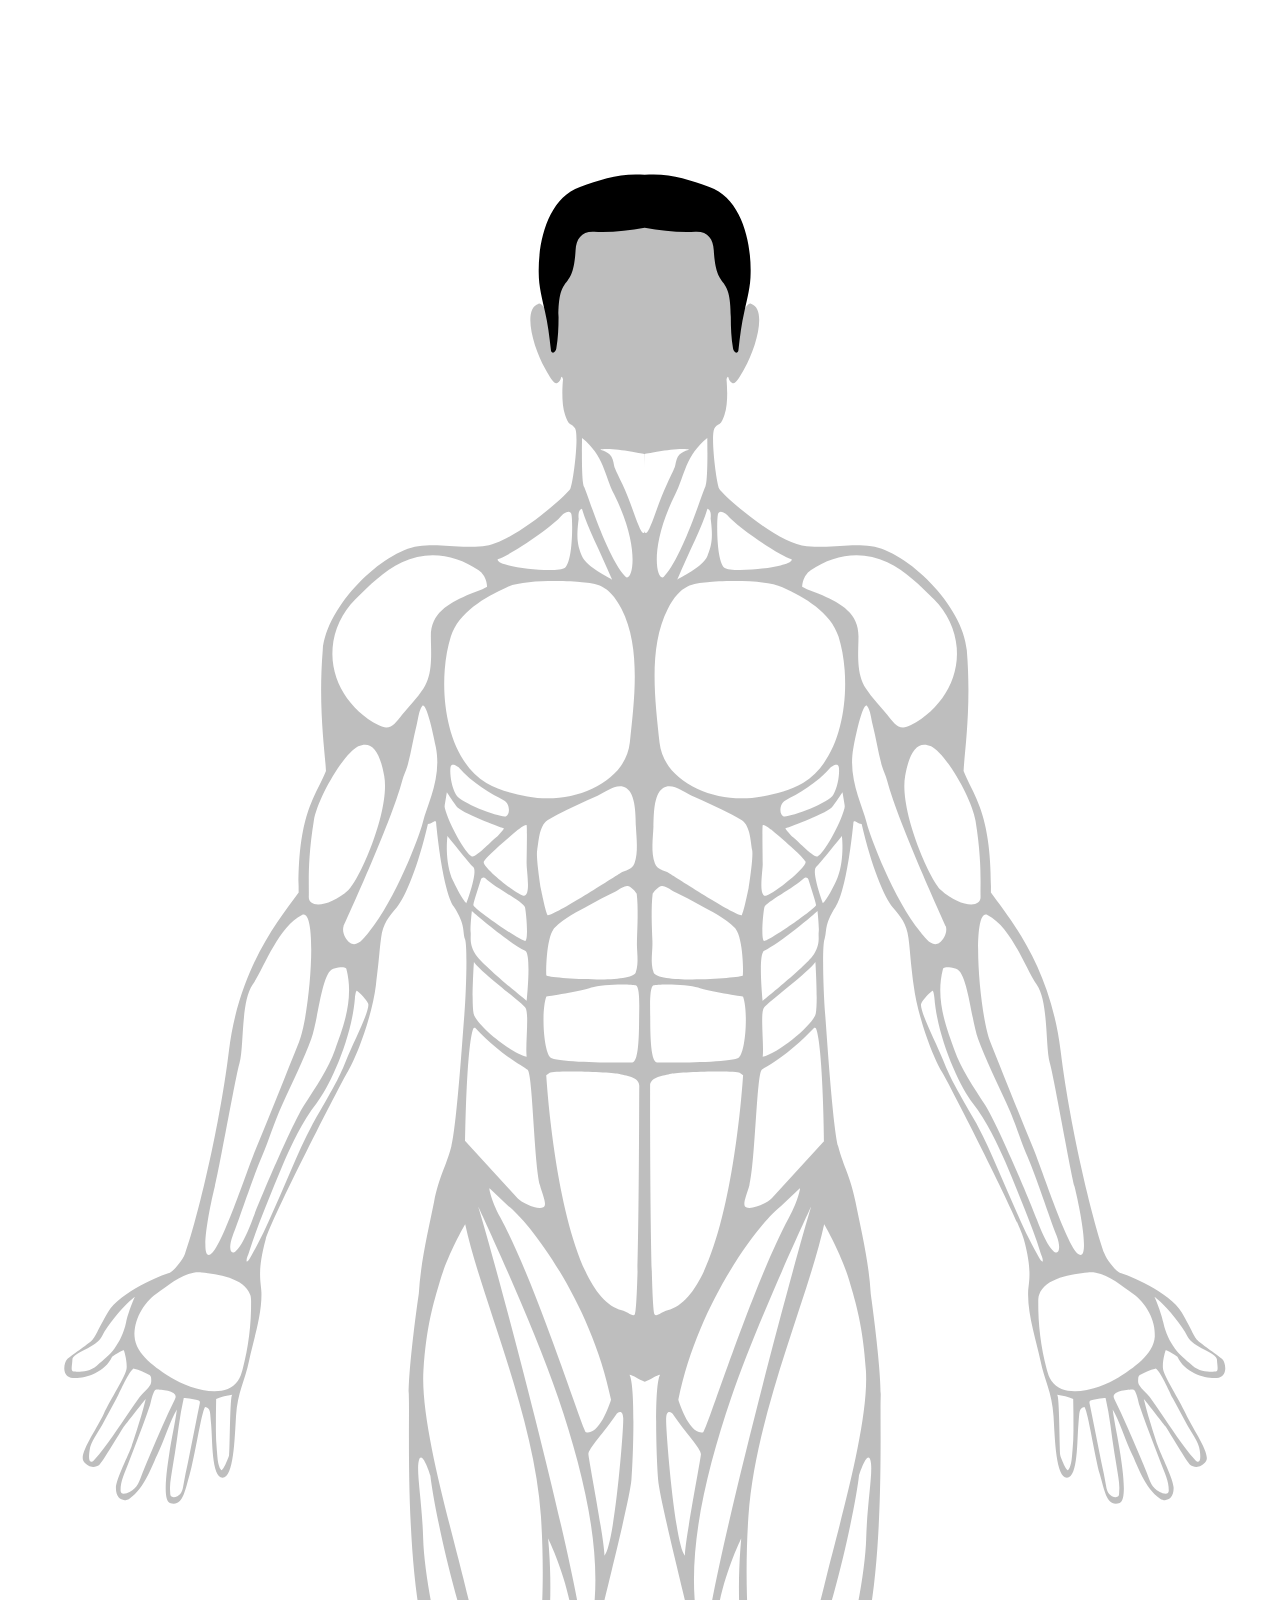
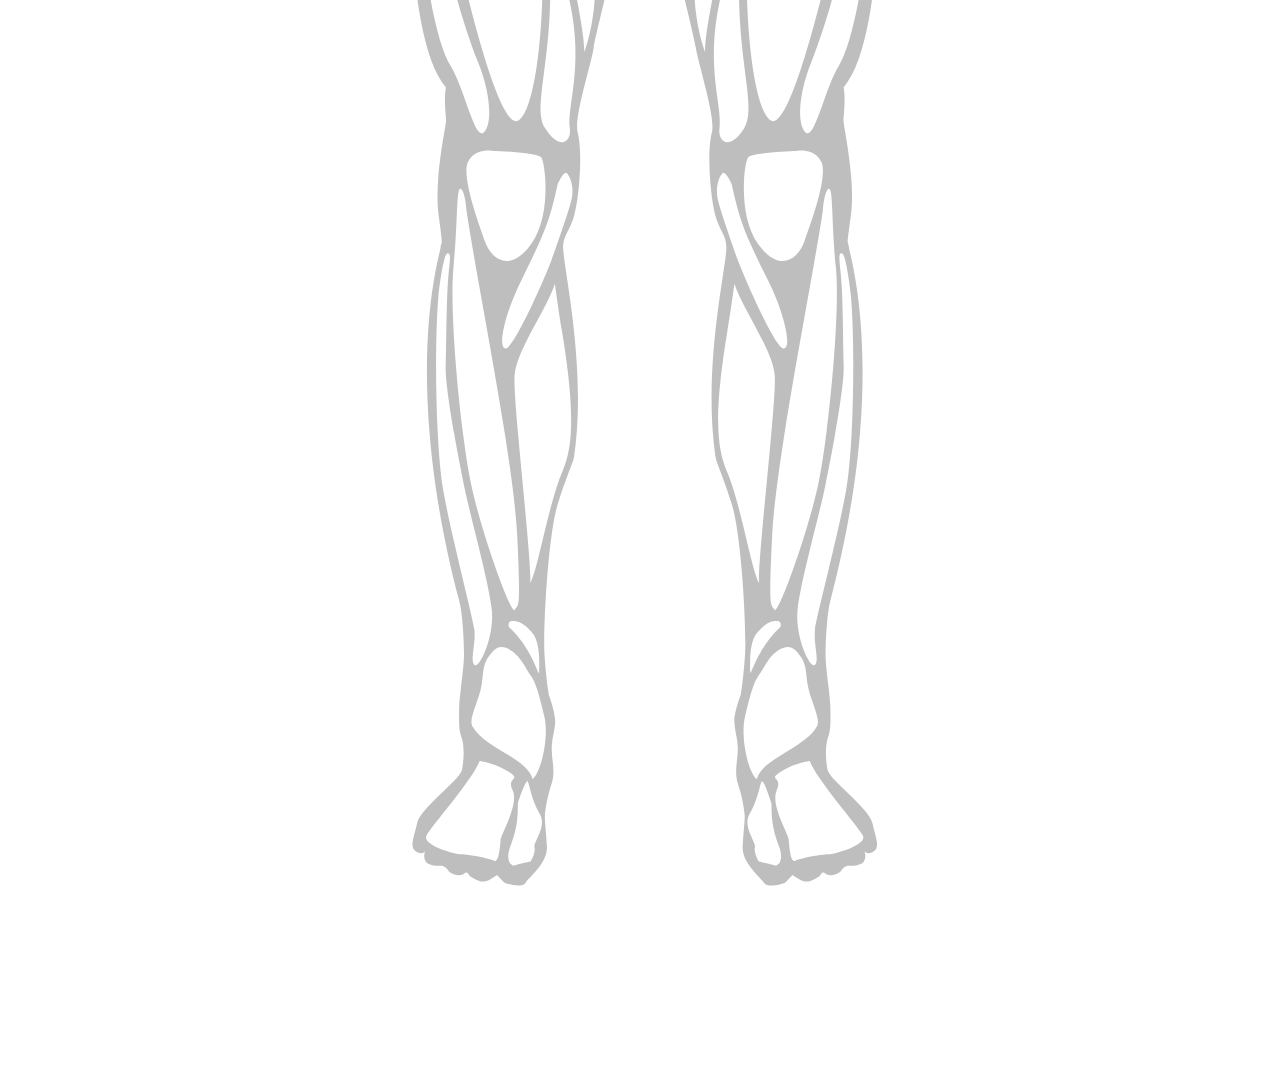
==== index.html @ f2447813 "First Upload with few muscles defined" ====
<!DOCTYPE html>
<html lang="en">
<head>
    <meta charset="UTF-8">
    <meta name="viewport" content="width=device-width, initial-scale=1.0">
    <title>Document</title>
    <link rel="stylesheet" href="layout/css/master.css">
</head>
<body>
    <div class="test">
<?xml version="1.0" encoding="UTF-8" standalone="no"?>
<!-- Created with Inkscape (http://www.inkscape.org/) -->

<svg
   xmlns:dc="http://purl.org/dc/elements/1.1/"
   xmlns:cc="http://creativecommons.org/ns#"
   xmlns:rdf="http://www.w3.org/1999/02/22-rdf-syntax-ns#"
   xmlns:svg="http://www.w3.org/2000/svg"
   xmlns="http://www.w3.org/2000/svg"
   xmlns:sodipodi="http://sodipodi.sourceforge.net/DTD/sodipodi-0.dtd"
   xmlns:inkscape="http://www.inkscape.org/namespaces/inkscape"
   version="1.1"
   id="svg3756"
   xml:space="preserve"
   width="2666.6667"
   height="2666.6667"
   viewBox="0 0 2666.6667 2666.6667"
   sodipodi:docname="pathing.svg"
   inkscape:version="0.92.3 (2405546, 2018-03-11)"><metadata
     id="metadata3762"><rdf:RDF><cc:Work
         rdf:about=""><dc:format>image/svg+xml</dc:format><dc:type
           rdf:resource="http://purl.org/dc/dcmitype/StillImage" /><dc:title></dc:title></cc:Work></rdf:RDF></metadata><defs
     id="defs3760"><clipPath
       clipPathUnits="userSpaceOnUse"
       id="clipPath3774"><path
         d="M 0,2000 H 2000 V 0 H 0 Z"
         id="path3772"
         inkscape:connector-curvature="0" /></clipPath></defs><sodipodi:namedview
     pagecolor="#ffffff"
     bordercolor="#666666"
     borderopacity="1"
     objecttolerance="10"
     gridtolerance="10"
     guidetolerance="10"
     inkscape:pageopacity="0"
     inkscape:pageshadow="2"
     inkscape:window-width="1600"
     inkscape:window-height="829"
     id="namedview3758"
     showgrid="false"
     inkscape:zoom="0.088499997"
     inkscape:cx="1333.3334"
     inkscape:cy="1333.3334"
     inkscape:window-x="-8"
     inkscape:window-y="-8"
     inkscape:window-maximized="1"
     inkscape:current-layer="g3764" /><g
     id="g3764"
     inkscape:groupmode="layer"
     inkscape:label="anatomical-6826992"
     transform="matrix(1.3333333,0,0,-1.3333333,0,2666.6667)"><path
       d="M 0,0 H 2000 V 2000 H 0 Z"
       style="fill:#ffffff;fill-opacity:1;fill-rule:nonzero;stroke:none"
       id="path3766"
       inkscape:connector-curvature="0" /><g
       id="g3768"
       transform="translate(-25.423685,8.4745789)"><g
         id="g3770"
         clip-path="url(#clipPath3774)"><g
           id="g3776"
           transform="translate(1930.2197,978.0352)"><path
             d="m 0,0 c -2.438,2.561 -15.485,10.975 -18.655,14.267 -3.171,3.292 -3.171,5.852 -11.949,20.972 -8.78,15.12 -41.519,28.532 -45.177,29.264 -3.658,0.732 -10.791,9.694 -12.62,14.632 -7.542,20.364 -25.241,89.988 -32.922,152.174 -7.683,62.186 -36.581,97.303 -52.311,118.885 0.733,59.626 -12.942,72.046 -20.484,91.085 0.731,14.998 5.939,47.589 2.421,90.435 -2.787,33.937 -45.22,74.419 -71.558,78.078 -17.056,2.369 -26.46,-1.708 -48.529,0 -22.07,1.707 -63.406,38.774 -65.601,43.164 -2.194,4.39 -6.828,40.97 -3.414,45.604 3.414,4.633 3.902,0.243 7.316,9.754 3.414,9.511 1.574,26.611 1.574,26.611 0,0 0.905,3.648 1.535,1.129 0.366,-1.463 1.098,-2.988 2.744,-3.841 2.555,-1.324 5.734,4.836 9.084,10.669 8.91,15.514 17.256,45.113 4.939,48.835 -2.243,0.677 -5.488,-5.122 -5.488,-5.122 0,2.927 2.927,29.996 -1.463,46.823 -3.516,13.478 -16.678,26.953 -27.069,35.117 -12.693,9.973 -38.581,10.676 -45.026,10.726 v 0.005 c -0.134,0 -0.37,-0.002 -0.574,-0.002 -0.203,0 -0.439,0.002 -0.573,0.002 v -0.005 c -6.445,-0.05 -32.333,-0.753 -45.026,-10.726 -10.391,-8.164 -23.554,-21.639 -27.07,-35.117 -4.389,-16.827 -1.462,-43.896 -1.462,-46.823 0,0 -3.246,5.799 -5.488,5.122 -12.317,-3.722 -3.971,-33.321 4.939,-48.835 3.35,-5.833 6.529,-11.993 9.084,-10.669 1.646,0.853 2.378,2.378 2.743,3.841 0.63,2.519 1.536,-1.129 1.536,-1.129 0,0 -1.841,-17.1 1.573,-26.611 3.414,-9.511 3.903,-5.121 7.317,-9.754 3.414,-4.634 -1.219,-41.214 -3.414,-45.604 -2.196,-4.39 -43.531,-41.457 -65.601,-43.164 -22.07,-1.708 -31.474,2.369 -48.529,0 -26.338,-3.659 -68.772,-44.141 -71.558,-78.078 -3.518,-42.846 1.69,-75.437 2.421,-90.435 -7.542,-19.039 -21.217,-31.459 -20.485,-91.085 -15.73,-21.582 -44.627,-56.699 -52.31,-118.885 -7.682,-62.186 -25.38,-131.81 -32.922,-152.174 -1.829,-4.938 -8.962,-13.9 -12.62,-14.632 -3.658,-0.732 -36.397,-14.144 -45.177,-29.264 -8.779,-15.12 -8.779,-17.68 -11.949,-20.972 -3.17,-3.292 -16.218,-11.706 -18.656,-14.267 -2.439,-2.561 -4.146,-12.193 2.683,-13.778 6.828,-1.585 25.087,2.378 31.032,15.729 7.133,4.664 8.871,4.755 8.871,4.755 0,0 2.408,-7.315 2.042,-13.169 -0.365,-5.852 -12.376,-23.776 -17.132,-34.385 -4.755,-10.608 -19.021,-30.178 -15.181,-35.666 3.841,-5.486 9.328,-4.572 11.706,-2.743 2.378,1.829 15.912,24.783 18.565,28.807 3.017,3.932 14.357,18.564 16.369,20.76 -3.23,-13.353 -8.475,-29.082 -10.547,-35.3 -2.073,-6.219 -11.74,-24.941 -11.828,-31.338 -0.122,-8.901 6.022,-10.872 10.121,-8.169 11.462,7.559 17.897,26.93 20.729,32.557 4.794,9.525 9.999,26.459 14.876,34.262 -1.219,-9.51 -4.196,-22.618 -5.792,-33.715 -0.808,-5.611 -5.728,-34.502 0.548,-36.396 9.694,-2.927 10.974,8.23 14.815,21.399 3.842,13.169 8.597,45.725 11.523,50.663 4.39,-0.914 3.73,-4.015 4.573,-12.802 1.106,-11.541 0.182,-40.239 8.596,-40.239 8.413,0 9.024,28.899 10.12,46.457 1.098,17.558 6.828,26.826 9.755,41.213 2.927,14.389 9.742,34.377 9.267,51.213 -0.221,7.818 -3.536,14.754 3.171,39.75 4.114,15.338 55.845,116.569 61.663,126.08 6.301,10.301 18.081,40.97 21.008,64.381 2.926,23.411 2.438,24.387 3.902,35.605 1.463,11.218 6,16.161 11.705,22.923 6.585,7.804 16.096,30.972 23.411,62.553 3.414,0.121 4.459,2.941 6.097,1.828 0,0 4.39,-49.992 13.413,-63.893 9.022,-13.9 6.341,-19.022 8.291,-24.143 1.951,-5.121 0.977,-38.531 -0.487,-57.065 -1.463,-18.534 -5.731,-83.159 -9.755,-98.522 -4.024,-15.364 -9.024,-21.948 -12.925,-41.458 -3.901,-19.509 -10.121,-45.047 -11.462,-69.014 0,0 -8.196,-56.878 -7.437,-78.282 0.812,-22.932 -5.123,-178.877 27.8,-216.92 -1.585,-7.438 -0.122,-20.364 0.122,-24.265 0.244,-3.902 -9.267,-44.384 -5.609,-71.453 3.658,-27.07 2.194,-17.681 1.463,-24.449 -0.732,-6.767 -29.995,-97.485 13.901,-264.535 2.622,-9.982 3.658,-30.118 3.658,-40.726 0,-10.608 -3.658,-31.458 -3.658,-41.335 0,-9.877 -0.366,-14.632 1.828,-20.851 2.196,-6.219 1.83,-16.461 0.367,-24.143 -1.463,-7.682 -31.094,-28.533 -33.655,-39.872 -2.559,-11.34 -5.852,-17.924 -1.096,-21.216 4.755,-3.293 6.95,0 6.95,0 0,0 -1.829,-5.488 1.098,-8.414 2.925,-2.927 11.705,-2.561 11.705,-2.561 0,0 2.926,-0.731 4.755,-3.658 1.83,-2.926 9.511,-4.39 11.34,-2.561 1.828,1.83 2.926,1.679 4.39,-0.806 0.791,-1.344 4.043,-2.924 6.862,-4.092 2.711,-1.123 5.789,-0.879 8.288,0.659 l 5.701,3.508 c 0,0 4.754,-5.487 5.852,-5.853 1.098,-0.366 12.438,-4.389 15.364,0 2.926,4.39 16.826,14.998 16.095,27.435 -0.731,12.438 -1.829,19.388 -1.463,23.777 0.365,4.39 1.463,10.975 3.292,17.559 1.829,6.584 4.024,9.511 2.561,21.948 -1.463,12.437 -0.366,13.169 -0.366,15.363 0,2.196 1.829,8.048 2.195,14.632 0.366,6.585 -4.756,20.119 -4.756,20.119 0,0 -2.194,13.169 -3.292,31.094 -1.098,17.924 2.56,88.524 9.877,111.936 7.315,23.411 11.607,30.74 12.437,36.58 8.779,61.82 -5.479,128.384 -8.047,151.93 -1.464,13.412 4.389,14.875 8.047,28.41 3.658,13.534 6.584,47.188 2.561,62.186 -2.952,11.003 10.242,51.212 12.071,63.65 1.829,12.436 26.948,108.642 28.288,125.836 1.342,17.192 3.049,70.517 -1.463,78.565 2.148,0 8.305,-4.273 10.927,-5.017 0.113,-0.096 0.304,-0.116 0.531,-0.098 0.228,-0.018 0.418,0.002 0.532,0.098 2.622,0.744 8.779,5.017 10.926,5.017 -4.511,-8.048 -2.804,-61.373 -1.463,-78.565 1.341,-17.194 26.46,-113.4 28.289,-125.836 1.829,-12.438 15.023,-52.647 12.071,-63.65 -4.024,-14.998 -1.098,-48.652 2.56,-62.186 3.659,-13.535 9.511,-14.998 8.048,-28.41 -2.568,-23.546 -16.827,-90.11 -8.048,-151.93 0.83,-5.84 5.122,-13.169 12.438,-36.58 7.316,-23.412 10.974,-94.012 9.877,-111.936 -1.098,-17.925 -3.292,-31.094 -3.292,-31.094 0,0 -5.122,-13.534 -4.756,-20.119 0.366,-6.584 2.195,-12.436 2.195,-14.632 0,-2.194 1.097,-2.926 -0.366,-15.363 -1.463,-12.437 0.732,-15.364 2.561,-21.948 1.829,-6.584 2.926,-13.169 3.292,-17.559 0.366,-4.389 -0.732,-11.339 -1.463,-23.777 -0.732,-12.437 13.169,-23.045 16.095,-27.435 2.926,-4.389 14.266,-0.366 15.364,0 1.097,0.366 5.852,5.853 5.852,5.853 l 5.701,-3.508 c 2.498,-1.538 5.577,-1.782 8.288,-0.659 2.819,1.168 6.071,2.748 6.862,4.092 1.463,2.485 2.56,2.636 4.39,0.806 1.829,-1.829 9.51,-0.365 11.339,2.561 1.83,2.927 4.756,3.658 4.756,3.658 0,0 8.78,-0.366 11.705,2.561 2.927,2.926 1.098,8.414 1.098,8.414 0,0 2.194,-3.293 6.95,0 4.756,3.292 1.463,9.876 -1.097,21.216 -2.561,11.339 -32.191,32.19 -33.654,39.872 -1.463,7.682 -1.829,17.924 0.366,24.143 2.195,6.219 1.829,10.974 1.829,20.851 0,9.877 -3.658,30.727 -3.658,41.335 0,10.608 1.035,30.744 3.658,40.726 43.896,167.05 14.632,257.768 13.9,264.535 -0.731,6.768 -2.194,-2.621 1.464,24.449 3.658,27.069 -5.854,67.551 -5.61,71.453 0.245,3.901 1.707,16.827 0.123,24.265 32.921,38.043 26.987,193.988 27.8,216.92 0.759,21.404 -7.437,78.282 -7.437,78.282 -1.341,23.967 -7.561,49.505 -11.462,69.014 -3.902,19.51 -8.901,26.094 -12.925,41.458 -4.024,15.363 -8.292,79.988 -9.755,98.522 -1.463,18.534 -2.438,51.944 -0.488,57.065 1.951,5.121 -0.732,10.243 8.292,24.143 9.023,13.901 13.412,63.893 13.412,63.893 1.639,1.113 2.683,-1.707 6.097,-1.828 7.316,-31.581 16.827,-54.749 23.412,-62.553 5.705,-6.762 10.242,-11.705 11.705,-22.923 1.463,-11.218 0.975,-12.194 3.902,-35.605 2.926,-23.411 14.707,-54.08 21.008,-64.381 5.817,-9.511 57.548,-110.742 61.663,-126.08 6.706,-24.996 3.391,-31.932 3.17,-39.75 -0.475,-16.836 6.341,-36.824 9.268,-51.213 2.925,-14.387 8.657,-23.655 9.755,-41.213 1.096,-17.558 1.707,-46.457 10.12,-46.457 8.413,0 7.49,28.698 8.596,40.239 0.842,8.787 0.183,11.888 4.573,12.802 2.926,-4.938 7.681,-37.494 11.522,-50.663 3.841,-13.169 5.121,-24.326 14.815,-21.399 6.277,1.894 1.356,30.785 0.548,36.396 -1.595,11.097 -4.572,24.205 -5.791,33.715 4.877,-7.803 10.082,-24.737 14.876,-34.262 2.832,-5.627 9.267,-24.998 20.729,-32.557 4.098,-2.703 10.242,-0.732 10.12,8.169 -0.087,6.397 -9.754,25.119 -11.827,31.338 -2.073,6.218 -7.317,21.947 -10.548,35.3 2.013,-2.196 13.352,-16.828 16.37,-20.76 2.652,-4.024 16.187,-26.978 18.564,-28.807 2.378,-1.829 7.865,-2.743 11.707,2.743 3.84,5.488 -10.426,25.058 -15.181,35.666 -4.756,10.609 -16.767,28.533 -17.132,34.385 -0.366,5.854 2.042,13.169 2.042,13.169 0,0 1.737,-0.091 8.871,-4.755 C -27.77,-11.4 -9.511,-15.363 -2.682,-13.778 4.146,-12.193 2.439,-2.561 0,0"
             style="fill:#bebebe;fill-opacity:1;fill-rule:nonzero;stroke:none"
             id="path3778"
             inkscape:connector-curvature="0" /></g><g
           id="g3780"
           transform="translate(1545.4551,1857.3008)"><path
             d="m 0,0 c -15.583,5.6 -30.24,10.669 -48.606,9.092 -0.1,-0.009 -0.189,-0.133 -0.279,-0.24 -0.09,0.107 -0.178,0.231 -0.278,0.24 C -67.529,10.669 -82.187,5.6 -97.77,0 c -24.204,-8.699 -31.433,-41.172 -30.929,-64.6 0,-9.673 2.511,-19.286 4.646,-28.651 2.188,-9.598 6.447,-9.54 8.105,-10.088 25.423,-8.414 27.025,-41.614 38.225,-42.067 7.989,-0.324 17.072,0.051 25.145,0.021 0.269,-0.069 0.532,-0.156 0.828,-0.142 0.925,0.044 1.894,0.069 2.865,0.092 0.973,-0.023 1.942,-0.048 2.865,-0.092 0.296,-0.014 0.56,0.073 0.829,0.142 8.073,0.03 17.157,-0.345 25.144,-0.021 11.2,0.453 12.803,33.653 38.227,42.067 1.657,0.548 5.916,0.49 8.104,10.088 2.135,9.365 4.646,18.978 4.646,28.651 C 31.434,-41.172 24.204,-8.699 0,0"
             style="fill:#000;fill-opacity:1;fill-rule:nonzero;stroke:none"
             id="path3782"
             inkscape:connector-curvature="0" /></g><g
           id="g3784"
           transform="translate(1333.3613,171.626)"><path
             d="m 0,0 c 7.316,0 76.087,1.463 78.525,-4.39 2.44,-5.853 10.438,-19.997 -4.292,-19.997 -14.729,0 -55.211,6.828 -62.527,9.754 C 4.39,-11.706 -4.39,-4.39 -4.39,-4.39 Z"
             style="fill:#FFF;fill-opacity:1;fill-rule:nonzero;stroke:none"
             id="path3786"
             inkscape:connector-curvature="0" /></g><g
           id="g3788"
           transform="translate(1404.8633,1101.0059)"><path
             d="m 0,0 c -26.569,-15.852 -41.536,-27.07 -50.529,-41.702 -8.992,-14.632 -7.316,-40.969 4.878,-67.307 12.193,-26.338 37.555,-55.851 50.724,-55.851 13.168,0 34.751,-16.721 57.065,-8.164 19.375,7.428 11.867,20.814 13.852,38.328 2.769,24.42 8.827,23.005 12.119,80.923 0.793,13.944 -2.376,37.19 -6.277,44.994 C 77.93,-0.976 69.941,9.023 66.527,13.413 63.113,17.802 60.919,27.446 32.386,14.875 20.569,9.669 16.996,10.14 0,0"
             style="fill:#FFF;fill-opacity:1;fill-rule:nonzero;stroke:none"
             id="path3790"
             inkscape:connector-curvature="0" /></g><g
           id="g3792"
           transform="translate(1384.3301,1582.4004)"><path
             d="m 0,0 c 13.169,-13.9 28.076,-68.538 36.58,-97.303 9.801,-33.149 16.87,-53.575 42.433,-95.109 17.188,-27.926 16.095,-46.09 19.754,-43.164 5.121,56.333 16.827,209.97 -2.927,226.065 C 76.087,6.584 69.502,3.658 47.555,6.584 25.606,9.511 0,0 0,0"
             style="fill:#FFF;fill-opacity:1;fill-rule:nonzero;stroke:none"
             id="path3794"
             inkscape:connector-curvature="0" /></g><g
           id="g3796"
           transform="translate(1335.4443,1530.9487)"><path
             d="m 0,0 c 15.414,8.508 31.428,15.995 47.835,22.374 1.758,0.683 3.598,1.365 5.476,1.193 C 61.928,22.775 65.704,-4 67.258,-10.19 c 4.967,-19.796 9.823,-39.612 16.013,-59.073 7.54,-23.704 -27.494,-3.664 -34.385,0 -11.218,5.965 -22.018,10.418 -31.313,19.555 -11.158,10.969 -16.698,25.493 -23.056,39.445 -2.146,4.708 -3.054,5.413 1.661,8.114 C -2.554,-1.423 -1.279,-0.707 0,0"
             style="fill:#FFF;fill-opacity:1;fill-rule:nonzero;stroke:none"
             id="path3798"
             inkscape:connector-curvature="0" /></g><g
           id="g3800"
           transform="translate(1350.7725,1561.4424)"><path
             d="m 0,0 c -4.867,3.121 -11.608,6.842 -12.604,7.182 -7.36,2.514 -15.444,2.966 -23.089,1.664 -12.532,-2.136 -25.355,-12.586 -34.714,-20.808 -6.066,-5.328 -11.759,-14.81 -14.731,-22.316 -4.594,-11.606 -2.84,-21.367 -2.816,-33.546 l 0.085,-43.204 c 0,-0.112 15.076,6.049 16.481,6.835 7.84,4.384 14.756,10.108 21.376,16.137 5.792,5.276 13.579,12.466 13.579,20.978 0,12.828 3.012,25.781 9.956,36.672 7.811,12.25 20.7,17.169 31.498,26.173 C 5.535,-3.804 3.163,-2.029 0,0"
             style="fill:#FFF;fill-opacity:1;fill-rule:nonzero;stroke:none"
             id="path3802"
             inkscape:connector-curvature="0" /></g><g
           id="g3804"
           transform="translate(1334.8574,1491.0933)"><path
             d="m 0,0 c 0.363,-0.769 0.686,-1.396 0.96,-1.801 4.668,-6.882 10.665,-12.806 17.225,-17.883 11.838,-9.16 26.247,-18.508 41.165,-20.941 8.595,-1.402 11.614,-2.408 13.9,-3.688 2.286,-1.281 -2.012,-5.122 -2.012,-5.579 0,-0.458 -13.23,-7.56 -27.376,-9.267 -21.024,-2.537 -42.409,6.701 -52.014,26.118 -3.634,7.345 -5.456,15.493 -5.869,23.652 -0.342,6.75 -1.722,14.365 2.869,20.108 C -6.627,16.381 -2.403,5.087 0,0"
             style="fill:#FFF;fill-opacity:1;fill-rule:nonzero;stroke:none"
             id="path3806"
             inkscape:connector-curvature="0" /></g><g
           id="g3808"
           transform="translate(1311.9014,1473.3916)"><path
             d="m 0,0 c -49.49,-35.117 -48.773,-57.553 -44.384,-86.33 3.995,-26.19 15.804,2.136 23.722,7.965 5.765,4.245 11.608,8.31 17.278,12.691 1.859,1.436 12.862,8.189 12.485,11.048 C 8.779,-52.188 0,0 0,0"
             style="fill:#FFF;fill-opacity:1;fill-rule:nonzero;stroke:none"
             id="path3810"
             inkscape:connector-curvature="0" /></g><g
           id="g3812"
           transform="translate(1319.2158,1408.2773)"><path
             d="m 0,0 c -9.942,-8.324 -19.722,-16.918 -28.985,-25.997 -9.291,-9.105 -11.234,-15.678 -11.396,-28.953 -0.234,-19.144 -5.97,-37.599 -8.828,-56.403 -1.452,-9.547 -2.213,-19.277 -0.97,-28.894 1.464,-11.327 3.647,-5.854 8.7,-0.346 2.554,2.786 5.07,5.615 7.419,8.578 7.247,9.139 7.363,17.055 8.821,28.495 1.598,12.534 11.206,17.104 16.827,28.532 3.513,7.142 5.445,22.536 8.959,29.677 7.301,14.839 9.277,31.799 4.21,47.507 C 4.757,2.196 0.002,0.001 0,0"
             style="fill:#FFF;fill-opacity:1;fill-rule:nonzero;stroke:none"
             id="path3814"
             inkscape:connector-curvature="0" /></g><g
           id="g3816"
           transform="translate(1426.5195,1446.0786)"><path
             d="m 0,0 c 7.804,-14.422 24.387,-54.417 30.239,-65.635 5.853,-11.218 14.632,-15.607 12.681,-27.313 -1.95,-11.705 -17.663,-54.348 -24.387,-68.492 -6.722,-14.145 -16.583,-42.921 -21.948,-55.88 -5.723,-13.825 -10.73,-28.777 -13.168,-36.093 -1.976,-5.924 -20.9,21.093 -28.029,31.586 -1.775,2.613 -2.985,5.549 -3.556,8.656 -1.947,10.595 -6.847,37.607 -10.849,62.671 -2.318,14.521 -6.828,20.484 -10.729,52.675 -3.902,32.19 -1.951,26.825 -11.706,43.408 -9.755,16.584 -12.194,38.043 -10.242,38.531 13.169,-9.754 27.19,-9.529 36.848,-11.218 2.618,-0.457 10.819,-1.63 20.704,1.689 16.4,5.506 18.92,8.294 22.334,14.635 C -8.394,-4.44 0,0 0,0"
             style="fill:#FFF;fill-opacity:1;fill-rule:nonzero;stroke:none"
             id="path3818"
             inkscape:connector-curvature="0" /></g><g
           id="g3820"
           transform="translate(1378.6836,1214.9648)"><path
             d="m 0,0 c 1.347,-0.397 2.57,-1.315 3.828,-2.719 5.165,-5.763 9.953,-11.863 14.327,-18.247 4.112,-6.001 9.659,-13.075 11.269,-20.315 1.293,-5.82 -16.174,-13.654 -19.78,-15.971 -8.812,-5.664 -16.343,-12.45 -21.69,-21.573 -3.183,-5.429 -4.292,-2.295 -4.987,2.178 -2.089,13.431 -3.714,27.614 -2.567,41.428 0.968,11.651 2.659,29.87 14.922,34.769 C -2.879,0.269 -1.376,0.406 0,0"
             style="fill:#FFF;fill-opacity:1;fill-rule:nonzero;stroke:none"
             id="path3822"
             inkscape:connector-curvature="0" /></g><g
           id="g3824"
           transform="translate(1434.9326,913.2275)"><path
             d="m 0,0 c 8.779,-7.804 33.313,-50.986 25.509,-92.932 -7.804,-41.945 12.108,26.853 16.558,53.791 3.518,21.297 5.71,37.556 1.707,41.092 C 37.491,7.501 0,0 0,0"
             style="fill:#FFF;fill-opacity:1;fill-rule:nonzero;stroke:none"
             id="path3826"
             inkscape:connector-curvature="0" /></g><g
           id="g3828"
           transform="translate(1329.46,962.7324)"><path
             d="m 0,0 c -2.927,-19.021 3.901,-162.903 15.119,-206.312 11.219,-43.409 8.671,-17.071 6.287,4.39 -2.385,21.46 4.444,76.574 5.419,96.083 0.976,19.51 -2.927,67.796 -11.218,88.769 C 7.315,3.902 8.779,4.878 3.901,12.193 -0.976,19.51 0,0 0,0"
             style="fill:#FFF;fill-opacity:1;fill-rule:nonzero;stroke:none"
             id="path3830"
             inkscape:connector-curvature="0" /></g><g
           id="g3832"
           transform="translate(1359.3584,694.9658)"><path
             d="m 0,0 c -5.062,-24.838 -7.95,-68.771 -10.39,-70.722 20.973,22.436 44.276,105.032 49.749,132.664 5.407,27.288 5.488,117.118 7.926,131.75 2.44,14.632 -0.192,13.554 -2.458,21.399 -3.294,11.405 -16.702,29.927 -23.599,36.824 C -5.11,278.253 15.461,75.851 0,0"
             style="fill:#FFF;fill-opacity:1;fill-rule:nonzero;stroke:none"
             id="path3834"
             inkscape:connector-curvature="0" /></g><g
           id="g3836"
           transform="translate(1453.3447,819.8262)"><path
             d="m 0,0 c 0,-25.85 -23.411,-93.157 -21.948,-123.397 1.463,-30.24 -4.655,-82.915 -5.63,-87.305 10.242,23.899 15.114,75.599 15.601,100.962 0.489,25.362 17.342,69.258 15.391,83.89 C 1.463,-11.218 0,0 0,0"
             style="fill:#FFF;fill-opacity:1;fill-rule:nonzero;stroke:none"
             id="path3838"
             inkscape:connector-curvature="0" /></g><g
           id="g3840"
           transform="translate(1368.9668,634.2432)"><path
             d="m 0,0 c -39.507,-46.092 -29.635,-159.002 -23.051,-188.998 6.585,-29.996 7.443,-35.258 21.258,-35.067 5.419,0.075 17.644,7.753 15.449,32.628 -2.195,24.875 0.488,93.823 0.488,121.447 0,16.094 4.389,94.519 4.389,94.519 z"
             style="fill:#FFF;fill-opacity:1;fill-rule:nonzero;stroke:none"
             id="path3842"
             inkscape:connector-curvature="0" /></g><g
           id="g3844"
           transform="translate(1394.6563,601.8086)"><path
             d="m 0,0 c 5.467,-57.065 1.138,-128.232 0,-149.735 -1.084,-20.485 -2.114,-39.95 7.641,-41.901 9.755,-1.951 33.245,29.098 37.634,57.63 3.49,22.676 -2.62,71.076 -6.584,92.548 C 33.075,-11.039 26.069,0 18.479,15.607 10.891,31.215 3.696,48.773 2.416,56.089 1.136,63.405 0,0 0,0"
             style="fill:#FFF;fill-opacity:1;fill-rule:nonzero;stroke:none"
             id="path3846"
             inkscape:connector-curvature="0" /></g><g
           id="g3848"
           transform="translate(1372.1475,243.4443)"><path
             d="m 0,0 c 5.364,-23.898 4.102,-34.687 14.388,-36.824 18.778,-3.902 22.435,11.219 23.411,22.924 0.975,11.706 6.341,16.583 6.341,16.583 0,0 -0.181,-43.413 -2.439,-54.139 -1.951,-9.267 -1.855,-14.86 -11.861,-14.86 -14.07,0 -24.122,-2.332 -31.06,-0.016 -7.85,2.622 -4.77,35.274 -5.852,50.48 C -8.322,1.707 -9.143,5.239 -8.167,9.629 -7.191,14.019 0,0 0,0"
             style="fill:#FFF;fill-opacity:1;fill-rule:nonzero;stroke:none"
             id="path3850"
             inkscape:connector-curvature="0" /></g><g
           id="g3852"
           transform="translate(1369.3613,395.7314)"><path
             d="m 0,0 c 6.631,-0.167 12.141,-5.211 12.962,-11.793 4.719,-37.853 8.491,-131.562 7.616,-137.689 -0.975,-6.829 -4.287,-38.961 -7.316,-24.269 -8.902,43.168 -14.2,105.78 -19.51,131.692 -5.121,24.997 -14.145,31.093 -4.39,38.897 C -5.66,0.819 -6.542,0.164 0,0"
             style="fill:#FFF;fill-opacity:1;fill-rule:nonzero;stroke:none"
             id="path3854"
             inkscape:connector-curvature="0" /></g><g
           id="g3856"
           transform="translate(1398.208,390.6191)"><path
             d="m 0,0 c -8.142,-9.268 0.521,-172.454 1.974,-172.556 1.463,-0.102 5.365,52.573 12.68,82.812 7.317,30.24 7.592,79.865 7.561,79.989 C 19.268,1.938 6.119,4.187 0,0"
             style="fill:#FFF;fill-opacity:1;fill-rule:nonzero;stroke:none"
             id="path3858"
             inkscape:connector-curvature="0" /></g><g
           id="g3860"
           transform="translate(1416.8154,891.9307)"><path
             d="m 0,0 c -4.613,-19.917 -23.013,-234.999 -4.613,-258.907 7.803,13.169 13.527,128.274 31.342,174.609 9.249,24.056 -0.732,55.358 -5.076,71.941 C 20.244,-6.978 6.289,15.688 6.289,15.688 Z"
             style="fill:#FFF;fill-opacity:1;fill-rule:nonzero;stroke:none"
             id="path3862"
             inkscape:connector-curvature="0" /></g><g
           id="g3864"
           transform="translate(1255.2021,1393.647)"><path
             d="m 0,0 c -6.341,-17.521 -17.925,-75.355 -12.558,-100.237 1.257,-5.826 5.822,-18.419 9.932,-6.56 6.459,18.638 14.603,37.368 19.168,56.585 C 19.548,-37.561 7.682,-15.729 0,0"
             style="fill:#FFF;fill-opacity:1;fill-rule:nonzero;stroke:none"
             id="path3866"
             inkscape:connector-curvature="0" /></g><g
           id="g3868"
           transform="translate(1233.7207,1277.3564)"><path
             d="m 0,0 c 0.587,-6.444 1.681,-12.832 1.801,-19.384 0.23,-12.562 -4.01,-38.748 7.91,-47.697 10.561,9.999 14.813,27.624 14,41.682 -0.467,8.063 -8.067,13.412 -13.031,19.243 C 6.921,-1.741 3.238,2.743 -0.369,7.281 -0.369,4.839 -0.22,2.416 0,0"
             style="fill:#FFF;fill-opacity:1;fill-rule:nonzero;stroke:none"
             id="path3870"
             inkscape:connector-curvature="0" /></g><g
           id="g3872"
           transform="translate(1213.3789,1263.1777)"><path
             d="m 0,0 c -3.902,-32.678 -22.436,-180.218 -34.629,-211.921 -0.975,-15.12 45.907,77.733 51.395,108.643 4.35,24.51 -3.11,72.063 -8.475,83.769 C 2.926,-7.804 0,0 0,0"
             style="fill:#FFF;fill-opacity:1;fill-rule:nonzero;stroke:none"
             id="path3874"
             inkscape:connector-curvature="0" /></g><g
           id="g3876"
           transform="translate(1264.3467,1231.4751)"><path
             d="m 0,0 c -4.633,-3.658 -7.246,-9.667 -7.469,-10.248 -21.967,-57.317 -30.918,-101.615 -57.156,-152.412 -1.751,-3.391 -5.148,-12.896 -9.267,-14.131 14.632,4.39 37.312,67.419 66.118,117.672 6.257,10.917 23.869,54.726 25.333,60.582 C 18.663,5.894 3.873,3.057 0,0"
             style="fill:#FFF;fill-opacity:1;fill-rule:nonzero;stroke:none"
             id="path3878"
             inkscape:connector-curvature="0" /></g><g
           id="g3880"
           transform="translate(1196.4297,1231.7188)"><path
             d="m 0,0 c -7.315,-30.24 -16.964,-124.495 -38.42,-180.462 17.559,11.706 28.3,53.406 31.226,70.478 C -0.993,-73.814 3.965,-33.971 6.429,2.59 6.673,6.2 6.769,12.729 2.463,13.853 0.38,9.747 0.68,4.506 0,0"
             style="fill:#FFF;fill-opacity:1;fill-rule:nonzero;stroke:none"
             id="path3882"
             inkscape:connector-curvature="0" /></g><g
           id="g3884"
           transform="translate(1444.0771,1134.9033)"><path
             d="m 0,0 c -7.804,4.39 -44.779,15.615 -59.503,7.316 -13.413,-7.56 -32.678,-51.098 -31.703,-66.088 15.948,9.754 46.944,35.25 61.089,40.97 14.144,5.719 35.971,11.461 35.971,11.461 z"
             style="fill:#FFF;fill-opacity:1;fill-rule:nonzero;stroke:none"
             id="path3886"
             inkscape:connector-curvature="0" /></g><g
           id="g3888"
           transform="translate(1476.2686,1326.5835)"><path
             d="m 0,0 c -1.903,3.918 -4.878,-6.829 -10.73,-17.071 -5.853,-10.242 -26.338,-59.016 -30.24,-69.746 -1.892,-5.203 -30.483,-74.014 -22.07,-79.501 24.42,-15.926 66.941,-43.165 66.941,-43.165 C 16.583,-159.978 8.291,-17.071 0,0"
             style="fill:#FFF;fill-opacity:1;fill-rule:nonzero;stroke:none"
             id="path3890"
             inkscape:connector-curvature="0" /></g><g
           id="g3892"
           transform="translate(1462.4277,1693.4702)"><path
             d="m 0,0 c -1.467,-2.772 -0.996,-6.648 -0.787,-10.233 0.468,-8.021 -1.568,-17.824 -2.688,-25.847 -1.451,-10.419 -6.302,-24.128 -11.339,-33.288 -4.553,-8.282 -9.734,-8.324 -17.803,-13.458 -4.856,-3.09 -7.024,-3.206 -11.912,-6.237 -1.068,-0.662 -6.464,-3.765 -5.92,-5.282 0.491,-1.367 8.287,-1.577 9.735,-1.738 14.34,-1.589 28.801,-1.075 43.186,-0.563 4.337,0.155 8.673,0.31 13.009,0.465 1.891,0.067 3.893,0.169 5.465,1.222 2.733,1.83 3.063,5.648 3.118,8.937 0.48,28.091 0.96,52.118 1.44,80.209 0.041,2.41 -0.003,5.065 -1.596,6.875 C 22.873,2.239 21.344,2.848 19.84,3.287 14.785,4.761 9.309,4.751 4.26,3.259 2.086,2.617 0.773,1.462 0,0"
             style="fill:#FFF;fill-opacity:1;fill-rule:nonzero;stroke:none"
             id="path3894"
             inkscape:connector-curvature="0" /></g><g
           id="g3896"
           transform="translate(1158.5713,1042.9629)"><path
             d="m 0,0 c 2.016,0.35 4.048,0.44 6.087,0.199 11.62,-1.376 31.866,-3.718 36.481,-16.858 0.536,-1.526 0.577,-3.174 0.591,-4.792 0.155,-17.128 -1.926,-34.313 -6.336,-50.868 -0.828,-3.111 -1.795,-6.251 -3.637,-8.891 -10.401,-14.889 -38.44,-4.767 -50.171,2.661 -10.597,6.71 -26.528,17.095 -27.263,30.727 -0.654,12.117 6.595,25.124 16.354,32.044 C -19.9,-10.111 -10.162,-1.762 0,0"
             style="fill:#FFF;fill-opacity:1;fill-rule:nonzero;stroke:none"
             id="path3898"
             inkscape:connector-curvature="0" /></g><g
           id="g3900"
           transform="translate(1175.5215,948.3398)"><path
             d="m 0,0 c -0.14,-7.747 -0.247,-15.504 -0.197,-23.252 0.045,-4.984 0.194,-9.975 0.693,-14.936 0.416,-4.127 0.516,-11.782 3.119,-15.033 1.549,-1.934 5.915,9.973 6.061,10.696 0.677,3.378 0.557,45.37 2.387,45.582 C 7.985,2.585 3.868,1.354 0,0"
             style="fill:#FFF;fill-opacity:1;fill-rule:nonzero;stroke:none"
             id="path3902"
             inkscape:connector-curvature="0" /></g><g
           id="g3904"
           transform="translate(1151.2324,948.9727)"><path
             d="m 0,0 c -3.224,-13.53 -4.351,-27.688 -6.648,-41.412 -0.751,-4.489 -1.509,-8.978 -2.206,-13.476 -0.923,-5.951 -1.94,-10.861 -1.275,-16.982 0.062,-0.568 0.146,-1.171 0.513,-1.609 1.694,-2.02 5.722,0.037 6.962,1.573 1.368,1.695 1.922,3.897 2.271,6.048 0.974,5.981 2.393,11.888 3.602,17.835 1.831,9.012 3.554,18.047 5.378,27.063 1.12,5.539 2.24,11.078 3.359,16.617 0.137,0.673 0.267,1.404 -0.03,2.025 C 11.317,-1.05 0.033,0.135 0,0"
             style="fill:#FFF;fill-opacity:1;fill-rule:nonzero;stroke:none"
             id="path3906"
             inkscape:connector-curvature="0" /></g><g
           id="g3908"
           transform="translate(1129.7959,954.9756)"><path
             d="m 0,0 c -1.937,-2.012 -3.242,-9.399 -3.856,-11.24 -1.682,-5.037 -3.47,-10.039 -5.313,-15.02 -3.619,-9.78 -7.456,-19.477 -11.157,-29.226 -2.469,-6.502 -5.709,-12.777 -5.623,-19.911 0.046,-3.813 4.762,-1.929 6.756,-0.986 6.386,3.024 7.198,8.043 9.597,13.963 1.856,4.577 3.756,9.138 5.671,13.691 5.939,14.117 11.959,28.178 18.732,41.921 0.253,0.513 0.509,1.038 0.568,1.607 C 15.892,-0.144 4.007,0.393 1.02,0.507 0.662,0.521 0.322,0.335 0,0"
             style="fill:#FFF;fill-opacity:1;fill-rule:nonzero;stroke:none"
             id="path3910"
             inkscape:connector-curvature="0" /></g><g
           id="g3912"
           transform="translate(1112.9258,970.6211)"><path
             d="m 0,0 c -3.445,-2.891 -10.715,-19.328 -11.986,-21.677 -3.651,-6.746 -7.291,-13.498 -10.93,-20.25 -2.938,-5.453 -8.697,-12.602 -9.377,-18.884 -0.206,-1.545 -1.634,-10.07 2.156,-8.344 0.569,0.259 1.001,0.739 1.414,1.207 10.001,11.336 17.774,23.922 26.361,36.289 2.518,3.627 4.914,7.344 7.583,10.864 2.299,3.032 6.234,5.856 8.049,9.102 0.789,1.41 0.692,3.128 0.574,4.738 -0.042,0.578 -0.093,1.183 -0.399,1.675 -0.282,0.454 -0.747,0.757 -1.202,1.036 C 8.774,-2.121 4.974,-0.542 1.021,0.417 0.741,0.485 0.396,0.332 0,0"
             style="fill:#FFF;fill-opacity:1;fill-rule:nonzero;stroke:none"
             id="path3914"
             inkscape:connector-curvature="0" /></g><g
           id="g3916"
           transform="translate(1110.1416,1021.2607)"><path
             d="m 0,0 c -6.097,-5.853 -16.096,-17.276 -20.241,-25.953 -4.146,-8.676 -21.948,-12.09 -22.193,-17.455 -0.243,-5.365 -1.462,-8.78 0.976,-9.024 2.439,-0.244 11.706,-0.731 17.314,4.39 5.61,5.121 9.755,8.048 13.414,13.169 3.658,5.121 6.828,11.218 8.535,19.266 C -0.488,-7.56 4.39,3.658 4.39,3.658 Z"
             style="fill:#FFF;fill-opacity:1;fill-rule:nonzero;stroke:none"
             id="path3918"
             inkscape:connector-curvature="0" /></g><g
           id="g3920"
           transform="translate(1661.5,171.626)"><path
             d="m 0,0 c -7.316,0 -76.087,1.463 -78.525,-4.39 -2.439,-5.853 -10.438,-19.997 4.292,-19.997 14.729,0 55.212,6.828 62.527,9.754 C -4.39,-11.706 4.39,-4.39 4.39,-4.39 Z"
             style="fill:#FFF;fill-opacity:1;fill-rule:nonzero;stroke:none"
             id="path3922"
             inkscape:connector-curvature="0" /></g><g
           id="g3924"
           transform="translate(1588.2773,1101.0059)"><path
             d="m 0,0 c 26.569,-15.852 41.536,-27.07 50.529,-41.702 8.993,-14.632 7.317,-40.969 -4.877,-67.307 -12.194,-26.338 -37.556,-55.851 -50.724,-55.851 -13.169,0 -34.752,-16.721 -57.066,-8.164 -19.375,7.428 -11.867,20.814 -13.852,38.328 -2.769,24.42 -8.827,23.005 -12.119,80.923 -0.793,13.944 2.376,37.19 6.278,44.994 3.901,7.803 11.89,17.802 15.304,22.192 3.414,4.389 5.609,14.033 34.141,1.462 C -20.569,9.669 -16.996,10.14 0,0"
             style="fill:#FFF;fill-opacity:1;fill-rule:nonzero;stroke:none"
             id="path3926"
             inkscape:connector-curvature="0" /></g><g
           id="g3928"
           transform="translate(1608.8105,1582.4004)"><path
             d="m 0,0 c -13.169,-13.9 -28.076,-68.538 -36.58,-97.303 -9.8,-33.149 -16.869,-53.575 -42.433,-95.109 -17.188,-27.926 -16.095,-46.09 -19.754,-43.164 -5.121,56.333 -16.826,209.97 2.927,226.065 C -76.087,6.584 -69.502,3.658 -47.554,6.584 -25.605,9.511 0,0 0,0"
             style="fill:#FFF;fill-opacity:1;fill-rule:nonzero;stroke:none"
             id="path3930"
             inkscape:connector-curvature="0" /></g><g
           id="g3932"
           transform="translate(1657.6963,1530.9487)"><path
             d="m 0,0 c -15.413,8.508 -31.428,15.995 -47.835,22.374 -1.757,0.683 -3.598,1.365 -5.476,1.193 C -61.928,22.775 -65.704,-4 -67.258,-10.19 c -4.967,-19.796 -9.823,-39.612 -16.013,-59.073 -7.54,-23.704 27.495,-3.664 34.385,0 11.218,5.965 22.018,10.418 31.314,19.555 11.157,10.969 16.697,25.493 23.055,39.445 2.146,4.708 3.054,5.413 -1.661,8.114 C 2.555,-1.423 1.28,-0.707 0,0"
             style="fill:#FFF;fill-opacity:1;fill-rule:nonzero;stroke:none"
             id="path3934"
             inkscape:connector-curvature="0" /></g><g
           id="g3936"
           transform="translate(1642.3682,1561.4424)"><path
             d="m 0,0 c 4.867,3.121 11.608,6.842 12.604,7.182 7.36,2.514 15.445,2.966 23.09,1.664 12.532,-2.136 25.354,-12.586 34.713,-20.808 6.066,-5.328 11.759,-14.81 14.731,-22.316 4.594,-11.606 2.84,-21.367 2.816,-33.546 l -0.085,-43.204 c 0,-0.112 -15.076,6.049 -16.48,6.835 -7.841,4.384 -14.757,10.108 -21.377,16.137 -5.792,5.276 -13.579,12.466 -13.579,20.978 0,12.828 -3.012,25.781 -9.956,36.672 -7.811,12.25 -20.7,17.169 -31.498,26.173 C -5.534,-3.804 -3.163,-2.029 0,0"
             style="fill:#FFF;fill-opacity:1;fill-rule:nonzero;stroke:none"
             id="path3938"
             inkscape:connector-curvature="0" /></g><g
           id="g3940"
           transform="translate(1658.2832,1491.0933)"><path
             d="m 0,0 c -0.363,-0.769 -0.685,-1.396 -0.96,-1.801 -4.668,-6.882 -10.665,-12.806 -17.225,-17.883 -11.838,-9.16 -26.247,-18.508 -41.164,-20.941 -8.596,-1.402 -11.614,-2.408 -13.9,-3.688 -2.287,-1.281 2.012,-5.122 2.012,-5.579 0,-0.458 13.229,-7.56 27.375,-9.267 21.024,-2.537 42.409,6.701 52.014,26.118 3.634,7.345 5.456,15.493 5.869,23.652 0.343,6.75 1.722,14.365 -2.869,20.108 C 6.627,16.381 2.404,5.087 0,0"
             style="fill:#FFF;fill-opacity:1;fill-rule:nonzero;stroke:none"
             id="path3942"
             inkscape:connector-curvature="0" /></g><g
           id="g3944"
           transform="translate(1681.2393,1473.3916)"><path
             d="m 0,0 c 49.49,-35.117 48.773,-57.553 44.384,-86.33 -3.995,-26.19 -15.803,2.136 -23.721,7.965 -5.766,4.245 -11.609,8.31 -17.279,12.691 -1.859,1.436 -12.862,8.189 -12.485,11.048 C -8.779,-52.188 0,0 0,0"
             style="fill:#FFF;fill-opacity:1;fill-rule:nonzero;stroke:none"
             id="path3946"
             inkscape:connector-curvature="0" /></g><g
           id="g3948"
           transform="translate(1673.9258,1408.2773)"><path
             d="m 0,0 c 9.941,-8.324 19.721,-16.918 28.984,-25.997 9.291,-9.105 11.234,-15.678 11.396,-28.953 0.235,-19.144 5.971,-37.599 8.829,-56.403 1.451,-9.547 2.212,-19.277 0.969,-28.894 -1.464,-11.327 -3.647,-5.854 -8.699,-0.346 -2.555,2.786 -5.07,5.615 -7.419,8.578 -7.247,9.139 -7.364,17.055 -8.822,28.495 -1.598,12.534 -11.206,17.104 -16.827,28.532 -3.513,7.142 -5.445,22.536 -8.959,29.677 -7.3,14.839 -9.277,31.799 -4.21,47.507 0,0 4.756,-2.195 4.758,-2.196"
             style="fill:#FFF;fill-opacity:1;fill-rule:nonzero;stroke:none"
             id="path3950"
             inkscape:connector-curvature="0" /></g><g
           id="g3952"
           transform="translate(1566.6221,1446.0786)"><path
             d="m 0,0 c -7.804,-14.422 -24.387,-54.417 -30.24,-65.635 -5.853,-11.218 -14.632,-15.607 -12.681,-27.313 1.951,-11.705 17.663,-54.348 24.387,-68.492 6.722,-14.145 16.583,-42.921 21.948,-55.88 5.724,-13.825 10.73,-28.777 13.169,-36.093 1.975,-5.924 20.899,21.093 28.028,31.586 1.776,2.613 2.986,5.549 3.556,8.656 1.948,10.595 6.847,37.607 10.849,62.671 2.318,14.521 6.828,20.484 10.73,52.675 3.901,32.19 1.95,26.825 11.705,43.408 9.755,16.584 12.194,38.043 10.242,38.531 -13.168,-9.754 -27.19,-9.529 -36.848,-11.218 -2.617,-0.457 -10.818,-1.63 -20.704,1.689 -16.4,5.506 -18.919,8.294 -22.334,14.635 C 8.393,-4.44 0,0 0,0"
             style="fill:#FFF;fill-opacity:1;fill-rule:nonzero;stroke:none"
             id="path3954"
             inkscape:connector-curvature="0" /></g><g
           id="g3956"
           transform="translate(1614.457,1214.9648)"><path
             d="m 0,0 c -1.347,-0.397 -2.57,-1.315 -3.828,-2.719 -5.165,-5.763 -9.953,-11.863 -14.327,-18.247 -4.112,-6.001 -9.659,-13.075 -11.268,-20.315 -1.294,-5.82 16.173,-13.654 19.78,-15.971 8.812,-5.664 16.342,-12.45 21.689,-21.573 3.183,-5.429 4.292,-2.295 4.987,2.178 2.09,13.431 3.714,27.614 2.567,41.428 C 18.632,-23.568 16.942,-5.349 4.678,-0.45 2.88,0.269 1.376,0.406 0,0"
             style="fill:#FFF;fill-opacity:1;fill-rule:nonzero;stroke:none"
             id="path3958"
             inkscape:connector-curvature="0" /></g><g
           id="g3960"
           transform="translate(1558.208,913.2275)"><path
             d="m 0,0 c -8.779,-7.804 -33.313,-50.986 -25.509,-92.932 7.804,-41.945 -12.108,26.853 -16.558,53.791 -3.518,21.297 -5.71,37.556 -1.707,41.092 C -37.491,7.501 0,0 0,0"
             style="fill:#FFF;fill-opacity:1;fill-rule:nonzero;stroke:none"
             id="path3962"
             inkscape:connector-curvature="0" /></g><g
           id="g3964"
           transform="translate(1663.6807,962.7324)"><path
             d="m 0,0 c 2.927,-19.021 -3.901,-162.903 -15.119,-206.312 -11.218,-43.409 -8.671,-17.071 -6.287,4.39 2.385,21.46 -4.444,76.574 -5.419,96.083 -0.976,19.51 2.927,67.796 11.218,88.769 C -7.315,3.902 -8.779,4.878 -3.901,12.193 0.976,19.51 0,0 0,0"
             style="fill:#FFF;fill-opacity:1;fill-rule:nonzero;stroke:none"
             id="path3966"
             inkscape:connector-curvature="0" /></g><g
           id="g3968"
           transform="translate(1633.7822,694.9658)"><path
             d="m 0,0 c 5.062,-24.838 7.95,-68.771 10.39,-70.722 -20.973,22.436 -44.276,105.032 -49.749,132.664 -5.406,27.288 -5.488,117.118 -7.926,131.75 -2.439,14.632 0.192,13.554 2.458,21.399 3.294,11.405 16.702,29.927 23.6,36.824 C 5.11,278.253 -15.461,75.851 0,0"
             style="fill:#FFF;fill-opacity:1;fill-rule:nonzero;stroke:none"
             id="path3970"
             inkscape:connector-curvature="0" /></g><g
           id="g3972"
           transform="translate(1539.7959,819.8262)"><path
             d="m 0,0 c 0,-25.85 23.411,-93.157 21.948,-123.397 -1.463,-30.24 4.655,-82.915 5.63,-87.305 -10.242,23.899 -15.114,75.599 -15.601,100.962 -0.488,25.362 -17.342,69.258 -15.391,83.89 C -1.463,-11.218 0,0 0,0"
             style="fill:#FFF;fill-opacity:1;fill-rule:nonzero;stroke:none"
             id="path3974"
             inkscape:connector-curvature="0" /></g><g
           id="g3976"
           transform="translate(1624.1748,634.2432)"><path
             d="m 0,0 c 39.506,-46.092 29.634,-159.002 23.05,-188.998 -6.585,-29.996 -7.443,-35.258 -21.258,-35.067 -5.419,0.075 -17.644,7.753 -15.449,32.628 2.195,24.875 -0.488,93.823 -0.488,121.447 0,16.094 -4.389,94.519 -4.389,94.519 z"
             style="fill:#FFF;fill-opacity:1;fill-rule:nonzero;stroke:none"
             id="path3978"
             inkscape:connector-curvature="0" /></g><g
           id="g3980"
           transform="translate(1598.4844,601.8086)"><path
             d="m 0,0 c -5.467,-57.065 -1.138,-128.232 0,-149.735 1.084,-20.485 2.114,-39.95 -7.641,-41.901 -9.754,-1.951 -33.245,29.098 -37.634,57.63 -3.489,22.676 2.62,71.076 6.584,92.548 5.616,30.419 12.622,41.458 20.212,57.065 7.589,15.608 14.783,33.166 16.063,40.482 C -1.136,63.405 0,0 0,0"
             style="fill:#FFF;fill-opacity:1;fill-rule:nonzero;stroke:none"
             id="path3982"
             inkscape:connector-curvature="0" /></g><g
           id="g3984"
           transform="translate(1620.9941,243.4443)"><path
             d="m 0,0 c -5.365,-23.898 -4.102,-34.687 -14.389,-36.824 -18.777,-3.902 -22.435,11.219 -23.411,22.924 -0.975,11.706 -6.341,16.583 -6.341,16.583 0,0 0.181,-43.413 2.439,-54.139 1.951,-9.267 1.855,-14.86 11.861,-14.86 14.07,0 24.122,-2.332 31.06,-0.016 7.851,2.622 4.77,35.274 5.853,50.48 C 8.321,1.707 9.142,5.239 8.166,9.629 7.19,14.019 0,0 0,0"
             style="fill:#FFF;fill-opacity:1;fill-rule:nonzero;stroke:none"
             id="path3986"
             inkscape:connector-curvature="0" /></g><g
           id="g3988"
           transform="translate(1623.7793,395.7314)"><path
             d="m 0,0 c -6.631,-0.167 -12.141,-5.211 -12.961,-11.793 -4.72,-37.853 -8.492,-131.562 -7.616,-137.689 0.975,-6.829 4.286,-38.961 7.315,-24.269 8.902,43.168 14.201,105.78 19.51,131.692 5.121,24.997 14.145,31.093 4.39,38.897 C 5.66,0.819 6.542,0.164 0,0"
             style="fill:#FFF;fill-opacity:1;fill-rule:nonzero;stroke:none"
             id="path3990"
             inkscape:connector-curvature="0" /></g><g
           id="g3992"
           transform="translate(1594.9326,390.6191)"><path
             d="m 0,0 c 8.143,-9.268 -0.521,-172.454 -1.974,-172.556 -1.463,-0.102 -5.364,52.573 -12.68,82.812 -7.317,30.24 -7.591,79.865 -7.56,79.989 C -19.268,1.938 -6.119,4.187 0,0"
             style="fill:#FFF;fill-opacity:1;fill-rule:nonzero;stroke:none"
             id="path3994"
             inkscape:connector-curvature="0" /></g><g
           id="g3996"
           transform="translate(1576.3252,891.9307)"><path
             d="m 0,0 c 4.613,-19.917 23.013,-234.999 4.613,-258.907 -7.803,13.169 -13.527,128.274 -31.342,174.609 -9.249,24.056 0.732,55.358 5.076,71.941 1.409,5.379 15.364,28.045 15.364,28.045 z"
             style="fill:#FFF;fill-opacity:1;fill-rule:nonzero;stroke:none"
             id="path3998"
             inkscape:connector-curvature="0" /></g><g
           id="g4000"
           transform="translate(1737.9385,1393.647)"><path
             d="m 0,0 c 6.341,-17.521 17.925,-75.355 12.558,-100.237 -1.257,-5.826 -5.822,-18.419 -9.931,-6.56 -6.46,18.638 -14.603,37.368 -19.169,56.585 C -19.548,-37.561 -7.682,-15.729 0,0"
             style="fill:#FFF;fill-opacity:1;fill-rule:nonzero;stroke:none"
             id="path4002"
             inkscape:connector-curvature="0" /></g><g
           id="g4004"
           transform="translate(1759.4199,1277.3564)"><path
             d="m 0,0 c -0.587,-6.444 -1.681,-12.832 -1.801,-19.384 -0.23,-12.562 4.011,-38.748 -7.91,-47.697 -10.561,9.999 -14.812,27.624 -13.999,41.682 0.467,8.063 8.066,13.412 13.03,19.243 3.759,4.415 7.442,8.899 11.049,13.437 C 0.369,4.839 0.22,2.416 0,0"
             style="fill:#FFF;fill-opacity:1;fill-rule:nonzero;stroke:none"
             id="path4006"
             inkscape:connector-curvature="0" /></g><g
           id="g4008"
           transform="translate(1779.7617,1263.1777)"><path
             d="m 0,0 c 3.902,-32.678 22.437,-180.218 34.63,-211.921 0.975,-15.12 -45.908,77.733 -51.396,108.643 -4.35,24.51 3.11,72.063 8.475,83.769 C -2.926,-7.804 0,0 0,0"
             style="fill:#FFF;fill-opacity:1;fill-rule:nonzero;stroke:none"
             id="path4010"
             inkscape:connector-curvature="0" /></g><g
           id="g4012"
           transform="translate(1728.7939,1231.4751)"><path
             d="m 0,0 c 4.634,-3.658 7.246,-9.667 7.469,-10.248 21.967,-57.317 30.918,-101.615 57.156,-152.412 1.751,-3.391 5.148,-12.896 9.267,-14.131 C 59.26,-172.401 36.58,-109.372 7.774,-59.119 1.517,-48.202 -16.095,-4.393 -17.559,1.463 -18.663,5.894 -3.873,3.057 0,0"
             style="fill:#FFF;fill-opacity:1;fill-rule:nonzero;stroke:none"
             id="path4014"
             inkscape:connector-curvature="0" /></g><g
           id="g4016"
           transform="translate(1796.7109,1231.7188)"><path
             d="m 0,0 c 7.316,-30.24 16.964,-124.495 38.42,-180.462 -17.559,11.706 -28.3,53.406 -31.226,70.478 C 0.994,-73.814 -3.965,-33.971 -6.429,2.59 -6.672,6.2 -6.768,12.729 -2.463,13.853 -0.38,9.747 -0.68,4.506 0,0"
             style="fill:#FFF;fill-opacity:1;fill-rule:nonzero;stroke:none"
             id="path4018"
             inkscape:connector-curvature="0" /></g><g
           id="g4020"
           transform="translate(1549.0635,1134.9033)"><path
             d="m 0,0 c 7.804,4.39 44.779,15.615 59.503,7.316 13.413,-7.56 32.678,-51.098 31.703,-66.088 -15.948,9.754 -46.944,35.25 -61.089,40.97 -14.144,5.719 -35.971,11.461 -35.971,11.461 z"
             style="fill:#FFF;fill-opacity:1;fill-rule:nonzero;stroke:none"
             id="path4022"
             inkscape:connector-curvature="0" /></g><g
           id="g4024"
           transform="translate(1516.873,1326.5835)"><path
             d="m 0,0 c 1.902,3.918 4.877,-6.829 10.729,-17.071 5.854,-10.242 26.338,-59.016 30.241,-69.746 1.891,-5.203 30.483,-74.014 22.069,-79.501 -24.42,-15.926 -66.941,-43.165 -66.941,-43.165 C -16.583,-159.978 -8.292,-17.071 0,0"
             style="fill:#FFF;fill-opacity:1;fill-rule:nonzero;stroke:none"
             id="path4026"
             inkscape:connector-curvature="0" /></g><g
           id="g4028"
           transform="translate(1530.7139,1693.4702)"><path
             d="m 0,0 c 1.466,-2.772 0.996,-6.648 0.786,-10.233 -0.468,-8.021 1.569,-17.824 2.688,-25.847 1.452,-10.419 6.303,-24.128 11.339,-33.288 4.554,-8.282 9.734,-8.324 17.803,-13.458 4.856,-3.09 7.025,-3.206 11.912,-6.237 1.068,-0.662 6.464,-3.765 5.92,-5.282 -0.491,-1.367 -8.287,-1.577 -9.735,-1.738 -14.34,-1.589 -28.801,-1.075 -43.186,-0.563 -4.336,0.155 -8.673,0.31 -13.009,0.465 -1.891,0.067 -3.893,0.169 -5.465,1.222 -2.733,1.83 -3.062,5.648 -3.118,8.937 -0.48,28.091 -0.96,52.118 -1.44,80.209 -0.041,2.41 0.003,5.065 1.596,6.875 1.035,1.177 2.564,1.786 4.069,2.225 5.054,1.474 10.531,1.464 15.58,-0.028 C -2.086,2.617 -0.773,1.462 0,0"
             style="fill:#FFF;fill-opacity:1;fill-rule:nonzero;stroke:none"
             id="path4030"
             inkscape:connector-curvature="0" /></g><g
           id="g4032"
           transform="translate(1834.5693,1042.9629)"><path
             d="m 0,0 c -2.016,0.35 -4.048,0.44 -6.087,0.199 -11.619,-1.376 -31.866,-3.718 -36.48,-16.858 -0.537,-1.526 -0.577,-3.174 -0.591,-4.792 -0.156,-17.128 1.925,-34.313 6.335,-50.868 0.828,-3.111 1.795,-6.251 3.638,-8.891 10.4,-14.889 38.439,-4.767 50.171,2.661 10.597,6.71 26.527,17.095 27.262,30.727 0.654,12.117 -6.595,25.124 -16.354,32.044 C 19.9,-10.111 10.162,-1.762 0,0"
             style="fill:#FFF;fill-opacity:1;fill-rule:nonzero;stroke:none"
             id="path4034"
             inkscape:connector-curvature="0" /></g><g
           id="g4036"
           transform="translate(1817.6191,948.3398)"><path
             d="m 0,0 c 0.141,-7.747 0.247,-15.504 0.198,-23.252 -0.046,-4.984 -0.194,-9.975 -0.694,-14.936 -0.416,-4.127 -0.516,-11.782 -3.119,-15.033 -1.549,-1.934 -5.915,9.973 -6.06,10.696 -0.678,3.378 -0.558,45.37 -2.388,45.582 C -7.985,2.585 -3.867,1.354 0,0"
             style="fill:#FFF;fill-opacity:1;fill-rule:nonzero;stroke:none"
             id="path4038"
             inkscape:connector-curvature="0" /></g><g
           id="g4040"
           transform="translate(1841.9082,948.9727)"><path
             d="m 0,0 c 3.224,-13.53 4.351,-27.688 6.648,-41.412 0.752,-4.489 1.509,-8.978 2.206,-13.476 0.924,-5.951 1.941,-10.861 1.275,-16.982 -0.062,-0.568 -0.146,-1.171 -0.513,-1.609 -1.694,-2.02 -5.721,0.037 -6.962,1.573 -1.368,1.695 -1.922,3.897 -2.271,6.048 -0.974,5.981 -2.393,11.888 -3.601,17.835 -1.832,9.012 -3.555,18.047 -5.379,27.063 -1.119,5.539 -2.239,11.078 -3.359,16.617 -0.137,0.673 -0.267,1.404 0.03,2.025 C -11.317,-1.05 -0.033,0.135 0,0"
             style="fill:#FFF;fill-opacity:1;fill-rule:nonzero;stroke:none"
             id="path4042"
             inkscape:connector-curvature="0" /></g><g
           id="g4044"
           transform="translate(1863.3447,954.9756)"><path
             d="m 0,0 c 1.937,-2.012 3.242,-9.399 3.856,-11.24 1.682,-5.037 3.47,-10.039 5.314,-15.02 3.618,-9.78 7.456,-19.477 11.157,-29.226 2.469,-6.502 5.708,-12.777 5.622,-19.911 -0.045,-3.813 -4.762,-1.929 -6.756,-0.986 -6.386,3.024 -7.198,8.043 -9.597,13.963 -1.856,4.577 -3.756,9.138 -5.671,13.691 -5.939,14.117 -11.959,28.178 -18.732,41.921 -0.253,0.513 -0.509,1.038 -0.568,1.607 -0.517,5.057 11.368,5.594 14.355,5.708 C -0.662,0.521 -0.322,0.335 0,0"
             style="fill:#FFF;fill-opacity:1;fill-rule:nonzero;stroke:none"
             id="path4046"
             inkscape:connector-curvature="0" /></g><g
           id="g4048"
           transform="translate(1880.2148,970.6211)"><path
             d="m 0,0 c 3.445,-2.891 10.716,-19.328 11.986,-21.677 3.651,-6.746 7.291,-13.498 10.93,-20.25 2.938,-5.453 8.698,-12.602 9.377,-18.884 0.206,-1.545 1.635,-10.07 -2.156,-8.344 -0.569,0.259 -1.001,0.739 -1.414,1.207 -10.001,11.336 -17.774,23.922 -26.361,36.289 -2.518,3.627 -4.914,7.344 -7.583,10.864 -2.299,3.032 -6.234,5.856 -8.049,9.102 -0.788,1.41 -0.692,3.128 -0.574,4.738 0.042,0.578 0.093,1.183 0.399,1.675 0.282,0.454 0.747,0.757 1.202,1.036 3.469,2.123 7.269,3.702 11.222,4.661 C -0.741,0.485 -0.396,0.332 0,0"
             style="fill:#FFF;fill-opacity:1;fill-rule:nonzero;stroke:none"
             id="path4050"
             inkscape:connector-curvature="0" /></g><g
           id="g4052"
           transform="translate(1882.999,1021.2607)"><path
             d="m 0,0 c 6.097,-5.853 16.096,-17.276 20.241,-25.953 4.146,-8.676 21.948,-12.09 22.193,-17.455 0.244,-5.365 1.462,-8.78 -0.976,-9.024 -2.438,-0.244 -11.706,-0.731 -17.314,4.39 -5.61,5.121 -9.755,8.048 -13.414,13.169 -3.658,5.121 -6.828,11.218 -8.535,19.266 C 0.488,-7.56 -4.39,3.658 -4.39,3.658 Z"
             style="fill:#FFF;fill-opacity:1;fill-rule:nonzero;stroke:none"
             id="path4054"
             inkscape:connector-curvature="0" /></g><g
           id="g4056"
           transform="translate(936.2339,978.0352)"><path
             d="m 0,0 c -2.438,2.561 -15.485,10.975 -18.656,14.267 -3.17,3.292 -3.17,5.852 -11.949,20.972 -8.78,15.12 -41.519,28.532 -45.177,29.264 -3.658,0.732 -10.791,9.694 -12.62,14.632 -7.542,20.364 -25.24,89.988 -32.922,152.174 -7.682,62.186 -36.58,97.303 -52.31,118.885 0.732,59.626 -12.943,72.046 -20.485,91.085 0.732,14.998 5.94,47.589 2.421,90.435 -2.786,33.937 -45.219,74.419 -71.557,78.078 -17.056,2.369 -26.46,-1.708 -48.53,0 -22.069,1.707 -63.405,38.774 -65.6,43.164 -2.195,4.39 -6.828,40.97 -3.414,45.604 3.414,4.633 3.902,0.243 7.316,9.754 3.414,9.511 1.573,26.611 1.573,26.611 0,0 0.906,3.648 1.536,1.129 0.366,-1.463 1.098,-2.988 2.744,-3.841 2.554,-1.324 5.734,4.836 9.084,10.669 8.909,15.514 17.255,45.113 4.938,48.835 -2.242,0.677 -5.487,-5.122 -5.487,-5.122 0,2.927 2.926,29.996 -1.463,46.823 -3.516,13.478 -16.679,26.953 -27.07,35.117 -12.693,9.973 -38.58,10.676 -45.026,10.726 v 0.005 c -0.133,0 -0.37,-0.002 -0.573,-0.002 -0.203,0 -0.44,0.002 -0.573,0.002 v -0.005 c -6.446,-0.05 -32.333,-0.753 -45.026,-10.726 -10.391,-8.164 -23.554,-21.639 -27.07,-35.117 -4.389,-16.827 -1.463,-43.896 -1.463,-46.823 0,0 -3.245,5.799 -5.487,5.122 -12.317,-3.722 -3.971,-33.321 4.938,-48.835 3.351,-5.833 6.53,-11.993 9.085,-10.669 1.646,0.853 2.377,2.378 2.743,3.841 0.63,2.519 1.536,-1.129 1.536,-1.129 0,0 -1.841,-17.1 1.573,-26.611 3.414,-9.511 3.902,-5.121 7.316,-9.754 3.414,-4.634 -1.219,-41.214 -3.414,-45.604 -2.195,-4.39 -43.53,-41.457 -65.6,-43.164 -22.07,-1.708 -31.474,2.369 -48.53,0 -26.338,-3.659 -68.771,-44.141 -71.557,-78.078 -3.519,-42.846 1.689,-75.437 2.421,-90.435 -7.542,-19.039 -21.217,-31.459 -20.485,-91.085 -15.73,-21.582 -44.628,-56.699 -52.31,-118.885 -7.682,-62.186 -25.38,-131.81 -32.922,-152.174 -1.829,-4.938 -8.962,-13.9 -12.62,-14.632 -3.658,-0.732 -36.397,-14.144 -45.177,-29.264 -8.779,-15.12 -8.779,-17.68 -11.949,-20.972 -3.17,-3.292 -16.218,-11.706 -18.656,-14.267 -2.439,-2.561 -4.146,-12.193 2.683,-13.778 6.828,-1.585 25.087,2.378 31.032,15.729 7.133,4.664 8.87,4.755 8.87,4.755 0,0 2.409,-7.315 2.043,-13.169 -0.366,-5.852 -12.377,-23.776 -17.132,-34.385 -4.755,-10.608 -19.021,-30.178 -15.181,-35.666 3.841,-5.486 9.328,-4.572 11.706,-2.743 2.377,1.829 15.912,24.783 18.564,28.807 3.018,3.932 14.358,18.564 16.37,20.76 -3.231,-13.353 -8.475,-29.082 -10.547,-35.3 -2.073,-6.219 -11.74,-24.941 -11.828,-31.338 -0.122,-8.901 6.022,-10.872 10.121,-8.169 11.461,7.559 17.897,26.93 20.728,32.557 4.795,9.525 9.999,26.459 14.876,34.262 -1.219,-9.51 -4.195,-22.618 -5.791,-33.715 -0.808,-5.611 -5.728,-34.502 0.548,-36.396 9.694,-2.927 10.974,8.23 14.815,21.399 3.841,13.169 8.597,45.725 11.523,50.663 4.389,-0.914 3.73,-4.015 4.573,-12.802 1.106,-11.541 0.182,-40.239 8.596,-40.239 8.413,0 9.023,28.899 10.12,46.457 1.098,17.558 6.828,26.826 9.755,41.213 2.927,14.389 9.742,34.377 9.267,51.213 -0.221,7.818 -3.536,14.754 3.17,39.75 4.115,15.338 55.846,116.569 61.663,126.08 6.301,10.301 18.082,40.97 21.008,64.381 2.927,23.411 2.439,24.387 3.902,35.605 1.463,11.218 6,16.161 11.706,22.923 6.584,7.804 16.095,30.972 23.411,62.553 3.414,0.121 4.459,2.941 6.097,1.828 0,0 4.39,-49.992 13.412,-63.893 9.023,-13.9 6.341,-19.022 8.292,-24.143 1.951,-5.121 0.976,-38.531 -0.488,-57.065 -1.463,-18.534 -5.73,-83.159 -9.754,-98.522 -4.024,-15.364 -9.024,-21.948 -12.925,-41.458 -3.902,-19.509 -10.122,-45.047 -11.462,-69.014 0,0 -8.197,-56.878 -7.438,-78.282 0.813,-22.932 -5.122,-178.877 27.801,-216.92 -1.585,-7.438 -0.122,-20.364 0.122,-24.265 0.244,-3.902 -9.267,-44.384 -5.609,-71.453 3.658,-27.07 2.194,-17.681 1.463,-24.449 -0.732,-6.767 -29.996,-97.485 13.9,-264.535 2.623,-9.982 3.659,-30.118 3.659,-40.726 0,-10.608 -3.659,-31.458 -3.659,-41.335 0,-9.877 -0.365,-14.632 1.829,-20.851 2.195,-6.219 1.83,-16.461 0.366,-24.143 -1.463,-7.682 -31.093,-28.533 -33.654,-39.872 -2.56,-11.34 -5.852,-17.924 -1.097,-21.216 4.756,-3.293 6.95,0 6.95,0 0,0 -1.829,-5.488 1.098,-8.414 2.926,-2.927 11.706,-2.561 11.706,-2.561 0,0 2.926,-0.731 4.755,-3.658 1.829,-2.926 9.511,-4.39 11.34,-2.561 1.828,1.83 2.926,1.679 4.389,-0.806 0.791,-1.344 4.043,-2.924 6.863,-4.092 2.711,-1.123 5.789,-0.879 8.288,0.659 l 5.7,3.508 c 0,0 4.755,-5.487 5.853,-5.853 1.097,-0.366 12.437,-4.389 15.363,0 2.927,4.39 16.827,14.998 16.096,27.435 -0.732,12.438 -1.829,19.388 -1.463,23.777 0.365,4.39 1.463,10.975 3.292,17.559 1.829,6.584 4.024,9.511 2.56,21.948 -1.463,12.437 -0.366,13.169 -0.366,15.363 0,2.196 1.83,8.048 2.195,14.632 0.367,6.585 -4.755,20.119 -4.755,20.119 0,0 -2.195,13.169 -3.292,31.094 -1.098,17.924 2.56,88.524 9.876,111.936 7.316,23.411 11.608,30.74 12.438,36.58 8.779,61.82 -5.479,128.384 -8.048,151.93 -1.463,13.412 4.39,14.875 8.048,28.41 3.658,13.534 6.584,47.188 2.56,62.186 -2.952,11.003 10.243,51.212 12.072,63.65 1.829,12.436 26.947,108.642 28.288,125.836 1.342,17.192 3.049,70.517 -1.463,78.565 2.148,0 8.304,-4.273 10.927,-5.017 0.113,-0.096 0.304,-0.116 0.531,-0.098 0.227,-0.018 0.418,0.002 0.532,0.098 2.622,0.744 8.778,5.017 10.926,5.017 -4.512,-8.048 -2.805,-61.373 -1.463,-78.565 1.341,-17.194 26.46,-113.4 28.288,-125.836 1.829,-12.438 15.024,-52.647 12.071,-63.65 -4.023,-14.998 -1.097,-48.652 2.561,-62.186 3.658,-13.535 9.511,-14.998 8.048,-28.41 -2.569,-23.546 -16.827,-90.11 -8.048,-151.93 0.83,-5.84 5.122,-13.169 12.437,-36.58 7.317,-23.412 10.975,-94.012 9.877,-111.936 -1.097,-17.925 -3.292,-31.094 -3.292,-31.094 0,0 -5.121,-13.534 -4.755,-20.119 0.365,-6.584 2.194,-12.436 2.194,-14.632 0,-2.194 1.098,-2.926 -0.365,-15.363 -1.464,-12.437 0.731,-15.364 2.56,-21.948 1.829,-6.584 2.927,-13.169 3.293,-17.559 0.365,-4.389 -0.732,-11.339 -1.464,-23.777 -0.731,-12.437 13.169,-23.045 16.096,-27.435 2.926,-4.389 14.266,-0.366 15.363,0 1.098,0.366 5.853,5.853 5.853,5.853 l 5.7,-3.508 c 2.499,-1.538 5.577,-1.782 8.288,-0.659 2.819,1.168 6.071,2.748 6.863,4.092 1.463,2.485 2.56,2.636 4.39,0.806 1.828,-1.829 9.51,-0.365 11.339,2.561 1.829,2.927 4.755,3.658 4.755,3.658 0,0 8.78,-0.366 11.706,2.561 2.927,2.926 1.098,8.414 1.098,8.414 0,0 2.194,-3.293 6.95,0 4.756,3.292 1.463,9.876 -1.097,21.216 -2.561,11.339 -32.191,32.19 -33.654,39.872 -1.464,7.682 -1.829,17.924 0.365,24.143 2.195,6.219 1.83,10.974 1.83,20.851 0,9.877 -3.659,30.727 -3.659,41.335 0,10.608 1.036,30.744 3.659,40.726 43.896,167.05 14.631,257.768 13.9,264.535 -0.731,6.768 -2.195,-2.621 1.463,24.449 3.659,27.069 -5.853,67.551 -5.609,71.453 0.244,3.901 1.707,16.827 0.122,24.265 32.922,38.043 26.988,193.988 27.801,216.92 0.759,21.404 -7.438,78.282 -7.438,78.282 -1.34,23.967 -7.56,49.505 -11.462,69.014 -3.901,19.51 -8.901,26.094 -12.924,41.458 -4.024,15.363 -8.292,79.988 -9.755,98.522 -1.464,18.534 -2.439,51.944 -0.488,57.065 1.951,5.121 -0.732,10.243 8.291,24.143 9.024,13.901 13.413,63.893 13.413,63.893 1.638,1.113 2.683,-1.707 6.097,-1.828 7.316,-31.581 16.827,-54.749 23.411,-62.553 5.705,-6.762 10.243,-11.705 11.706,-22.923 1.463,-11.218 0.975,-12.194 3.902,-35.605 2.926,-23.411 14.707,-54.08 21.008,-64.381 5.817,-9.511 57.548,-110.742 61.663,-126.08 6.706,-24.996 3.391,-31.932 3.17,-39.75 -0.475,-16.836 6.341,-36.824 9.267,-51.213 2.926,-14.387 8.657,-23.655 9.755,-41.213 1.097,-17.558 1.707,-46.457 10.12,-46.457 8.414,0 7.49,28.698 8.597,40.239 0.842,8.787 0.183,11.888 4.572,12.802 2.927,-4.938 7.682,-37.494 11.523,-50.663 3.841,-13.169 5.121,-24.326 14.815,-21.399 6.276,1.894 1.356,30.785 0.549,36.396 -1.597,11.097 -4.573,24.205 -5.792,33.715 4.877,-7.803 10.082,-24.737 14.876,-34.262 2.832,-5.627 9.266,-24.998 20.728,-32.557 4.098,-2.703 10.243,-0.732 10.121,8.169 -0.087,6.397 -9.754,25.119 -11.828,31.338 -2.072,6.218 -7.316,21.947 -10.547,35.3 2.012,-2.196 13.352,-16.828 16.37,-20.76 2.652,-4.024 16.187,-26.978 18.564,-28.807 2.378,-1.829 7.865,-2.743 11.706,2.743 3.841,5.488 -10.425,25.058 -15.181,35.666 -4.755,10.609 -16.766,28.533 -17.131,34.385 -0.367,5.854 2.042,13.169 2.042,13.169 0,0 1.737,-0.091 8.871,-4.755 C -27.77,-11.4 -9.511,-15.363 -2.682,-13.778 4.146,-12.193 2.439,-2.561 0,0"
             style="fill:#bebebe;fill-opacity:1;fill-rule:nonzero;stroke:none"
             id="path4058"
             inkscape:connector-curvature="0" /></g><g
           id="g4060"
           transform="translate(551.4687,1857.3008)"><path
             d="M 0,0 C -15.562,5.593 -30.202,10.653 -48.535,9.095 -66.866,10.653 -81.507,5.593 -97.069,0 c -24.205,-8.699 -31.433,-41.172 -30.93,-64.6 0,-9.673 2.511,-19.286 4.646,-28.651 2.188,-9.598 3.396,-19.01 4.466,-28.802 0.08,-0.726 0.204,-1.537 0.787,-1.977 1.394,-1.052 2.993,1.101 3.295,2.821 1.375,7.815 1.684,15.459 1.676,23.523 -0.035,35.195 10.939,17.148 12.776,50.263 0.471,8.49 4.454,14.306 13.843,13.856 12.948,-0.62 25.301,0.722 37.975,3.054 12.676,-2.332 25.029,-3.674 37.975,-3.054 9.39,0.45 13.373,-5.366 13.844,-13.856 1.837,-33.115 12.811,-15.068 12.776,-50.263 -0.008,-8.064 0.301,-15.708 1.676,-23.523 0.303,-1.72 1.901,-3.873 3.295,-2.821 0.583,0.44 0.707,1.251 0.787,1.977 1.07,9.792 2.278,19.204 4.466,28.802 2.135,9.365 4.646,18.978 4.646,28.651 C 31.434,-41.172 24.205,-8.699 0,0"
             style="fill:#000;fill-opacity:1;fill-rule:nonzero;stroke:none"
             id="path4062"
             inkscape:connector-curvature="0" /></g><g
           id="g4064"
           transform="translate(352.9595,1494.9858)"><path
             d="m 0,0 c -2.35,-31.47 5.896,-69.535 31.235,-84.641 9.305,-5.548 20.095,-7.97 30.714,-10.112 33.335,-6.725 73.633,9.875 76.891,40.337 3.485,32.588 8.448,71.597 -6.185,100.129 -9.733,18.98 -19.138,19.022 -29.746,20.12 C 92.3,66.93 59.495,68.027 46.69,62.174 30.045,54.564 10.44,43.518 4.595,25.108 2.27,17.787 0.685,9.174 0,0"
             style="fill:#FFF;fill-opacity:1;fill-rule:nonzero;stroke:none"
             class="chests"
             inkscape:connector-curvature="0" /></g><g
           id="g4068"
           transform="translate(363.1934,1422.1797)"><path
             d="m 0,0 c 10.242,-12.072 25.488,-20.521 34.263,-25.011 4.429,-2.267 4.878,-10.838 1.22,-11.935 -3.658,-1.097 -33.654,9.604 -37.312,16.324 C -5.487,-13.901 -6.584,-4.024 -5.853,0 -5.121,4.023 0,0 0,0"
             style="fill:#FFF;fill-opacity:1;fill-rule:nonzero;stroke:none"
             id="path4070"
             inkscape:connector-curvature="0" /></g><g
           id="g4072"
           transform="translate(352.9756,1393.8457)"><path
             d="m 0,0 c -0.137,-0.814 -0.122,-1.628 0.093,-2.425 3.405,-12.625 15.417,-33.769 20.245,-36.183 2.927,-1.463 16.461,13.169 18.29,14.266 1.829,1.098 5.853,6.585 5.853,6.585 0,0 -29.075,10.507 -34.599,15.546 C 7.925,-0.426 1.587,9.434 1.587,9.434 Z"
             style="fill:#FFF;fill-opacity:1;fill-rule:nonzero;stroke:none"
             id="path4074"
             inkscape:connector-curvature="0" /></g><g
           id="g4076"
           transform="translate(355.0239,1370.6016)"><path
             d="m 0,0 c 0,0 -2.561,-19.388 4.389,-34.02 6.951,-14.632 9.877,-16.461 9.877,-16.461 0,0 8.779,23.412 5.121,27.069 C 15.729,-19.753 0,0 0,0"
             style="fill:#FFF;fill-opacity:1;fill-rule:nonzero;stroke:none"
             id="path4078"
             inkscape:connector-curvature="0" /></g><g
           id="g4080"
           transform="translate(374.8721,1276.0415)"><path
             d="m 0,0 c 4.633,-7.072 35.327,-30.178 38.497,-34.08 3.17,-3.902 -0.03,-27.74 1.037,-37.068 C 27.34,-68.222 1.444,-46.883 -0.263,-38.592 -1.97,-30.3 0,0 0,0"
             style="fill:#FFF;fill-opacity:1;fill-rule:nonzero;stroke:none"
             id="path4082"
             inkscape:connector-curvature="0" /></g><g
           id="g4084"
           transform="translate(373.314,1314.2275)"><path
             d="m 0,0 c 1.707,-1.829 28.715,-24.509 39.999,-29.82 4.833,-2.275 1.093,-37.488 1.093,-37.488 0,0 -33.37,26.898 -38.405,34.945 -5.035,8.048 -3.114,13.225 -3.602,16.639 C -1.402,-12.31 0,0 0,0"
             style="fill:#FFF;fill-opacity:1;fill-rule:nonzero;stroke:none"
             id="path4086"
             inkscape:connector-curvature="0" /></g><g
           id="g4088"
           transform="translate(430.0132,1382.3071)"><path
             d="m 0,0 c -6.534,-4.434 -6.584,-17.193 -7.682,-22.314 -1.097,-5.121 2.56,-28.167 2.56,-28.167 0,0 3.659,-18.29 5.122,-20.485 1.832,-2.736 49.906,28.365 54.531,31.231 3.895,2.414 8.938,2.365 10.764,7.453 3.004,8.368 1.427,18.588 1.065,27.39 -0.318,7.741 0.144,24.229 -7.264,29.08 C 52.461,28.534 43.515,21.063 37.599,18.451 27.389,13.944 17.155,9.39 7.273,4.192 4.801,2.893 2.314,1.57 0,0"
             style="fill:#FFF;fill-opacity:1;fill-rule:nonzero;stroke:none"
             class="six"
             inkscape:connector-curvature="0" /></g><g
           id="g4092"
           transform="translate(489.7051,1333.0757)"><path
             d="m 0,0 c -4.913,-1.177 -5.782,-2.826 -10.5,-5.1 -5.834,-2.811 -11.577,-5.815 -17.243,-8.948 -8.79,-4.86 -19.606,-9.91 -26.546,-17.393 -0.269,-0.29 -0.533,-0.583 -0.77,-0.901 -5.608,-7.56 -5.853,-33.166 -5.365,-34.873 0.488,-1.707 63.792,-6.707 66.942,2.316 2.663,7.627 0.624,15.722 0.915,23.67 0.42,11.482 1.048,25.165 -0.183,35.407 C 7.148,-4.976 2.312,0.554 0,0"
             style="fill:#FFF;fill-opacity:1;fill-rule:nonzero;stroke:none"
             class="six"
             inkscape:connector-curvature="0" /></g><g
           id="g4096"
           transform="translate(429.1138,1250.0088)"><path
             d="m 0,0 c -3.978,-11.706 -1.783,-41.458 3.094,-45.604 4.878,-4.145 56.09,-3.957 61.455,-3.713 5.365,0.243 5.032,25.906 5.121,34.197 0.089,8.292 0.648,22.392 -2.522,23.612 C 63.978,9.711 40.894,9.511 33.821,6.828 26.749,4.146 0,0 0,0"
             style="fill:#FFF;fill-opacity:1;fill-rule:nonzero;stroke:none"
             class="six"
             inkscape:connector-curvature="0" /></g><g
           id="g4100"
           transform="translate(429.1138,1190.9927)"><path
             d="m 0,0 c 1.143,-18.046 12.421,-165.727 56.656,-176.136 4.146,-0.975 8.57,-5.436 9.82,-3 3.293,7.804 3.288,164.504 3.288,171.332 0,6.828 -10.465,7.528 -15.83,8.991 C 48.569,2.65 5.213,3.902 2.606,1.951 Z"
             style="fill:#FFF;fill-opacity:1;fill-rule:nonzero;stroke:none"
             id="path4102"
             inkscape:connector-curvature="0" /></g><g
           id="g4104"
           transform="translate(374.4258,1226.1538)"><path
             d="m 0,0 c 0.278,0.683 1.185,0.794 1.695,0.261 20.599,-21.527 35.02,-28.053 39.016,-31.276 3.78,-3.048 4.878,-69.99 9.267,-86.573 1.976,-7.463 5.773,-14.891 2.46,-16.497 -4.389,-2.126 -15.965,3.207 -19.26,6.802 l -39.289,42.861 c 0,0 0.872,71.572 6.111,84.422"
             style="fill:#FFF;fill-opacity:1;fill-rule:nonzero;stroke:none"
             id="path4106"
             inkscape:connector-curvature="0" /></g><g
           id="g4108"
           transform="translate(408.0649,1375.3569)"><path
             d="m 0,0 c -16.583,-14.145 -23.946,-20.892 -25.728,-24.021 -1.984,-3.484 22.558,-23.29 29.142,-25.484 6.585,-2.195 2.927,18.046 2.927,23.655 0,5.609 0.487,27.557 0,29.02 C 5.853,4.633 0,0 0,0"
             style="fill:#FFF;fill-opacity:1;fill-rule:nonzero;stroke:none"
             id="path4110"
             inkscape:connector-curvature="0" /></g><g
           id="g4112"
           transform="translate(380.1826,1338.019)"><path
             d="m 0,0 c 0.439,1.39 2.173,1.867 3.233,0.866 7.581,-7.158 28.495,-17.869 29.679,-21.691 0.92,-2.967 2.901,-24.6 0.218,-25.331 -2.682,-0.732 -39.359,24.691 -38.901,26.998 C -5.164,-16.093 -1.724,-5.459 0,0"
             style="fill:#FFF;fill-opacity:1;fill-rule:nonzero;stroke:none"
             id="path4114"
             inkscape:connector-curvature="0" /></g><g
           id="g4116"
           transform="translate(455.9849,1669.0957)"><path
             d="M 0,0 C 16.461,-13.291 16.777,-27.823 24.021,-42.311 44.872,-84.013 37.281,-109.174 32.44,-103.99 18.34,-88.89 3.658,-40.604 1.463,-36.581 -0.731,-32.557 0,0 0,0"
             style="fill:#FFF;fill-opacity:1;fill-rule:nonzero;stroke:none"
             id="path4118"
             inkscape:connector-curvature="0" /></g><g
           id="g4120"
           transform="translate(453.4487,1608.6162)"><path
             d="m 0,0 c -1.951,-15.12 -0.746,-20.119 2.419,-28.167 3.165,-8.047 20.968,-16.46 22.675,-17.68 C 15.461,-22.802 6.56,-6.95 2.419,7.438 -1,6.707 0,0 0,0"
             style="fill:#FFF;fill-opacity:1;fill-rule:nonzero;stroke:none"
             id="path4122"
             inkscape:connector-curvature="0" /></g><g
           id="g4124"
           transform="translate(441.231,1611.4209)"><path
             d="M 0,0 C -8.292,-9.999 -39.75,-30.667 -48.53,-33.41 -49.993,-39.08 -3.902,-44.262 1.951,-39.628 7.804,-34.995 7.804,-5.121 6.828,0 5.853,5.121 0,0 0,0"
             style="fill:#FFF;fill-opacity:1;fill-rule:nonzero;stroke:none"
             id="path4126"
             inkscape:connector-curvature="0" /></g><g
           id="g4128"
           transform="translate(384.7886,1557.5259)"><path
             d="m 0,0 c -4.403,-2.869 -10.438,-4.19 -15.214,-6.392 -14.072,-6.483 -27.126,-13.518 -26.994,-30.777 0.102,-13.433 1.714,-27.976 -5.563,-39.268 -4.632,-7.188 -10.744,-13.22 -16.163,-19.788 -5.358,-6.495 -8.521,-12.382 -17.653,-7.608 -21.421,11.197 -36.222,33.203 -34.33,57.854 1.047,13.63 7.23,26.79 16.934,36.4 10.774,10.671 21.24,21.162 35.153,27.912 19.065,9.25 40.292,5.849 57.476,-5.998 C -0.135,8.048 0,0 0,0"
             style="fill:#FFF;fill-opacity:1;fill-rule:nonzero;stroke:none"
             class="shoulders"
             inkscape:connector-curvature="0" /></g><g
           id="g4132"
           transform="translate(321.1221,1412.2002)"><path
             d="m 0,0 c -8.965,-33.344 -43.463,-107.59 -44.025,-109.336 -1.373,-4.268 1.321,-9.913 4.823,-12.46 5.485,-3.99 11.252,4.451 14.209,8.099 19.998,24.666 37.658,71.078 40.483,82.463 3.384,13.642 14.144,32.921 9.754,55.845 -4.39,22.924 -8.291,33.654 -10.243,31.215 -2.57,-3.222 -3.128,-9.96 -4.128,-13.81 C 8.17,31.613 6.748,20.861 3.791,10.604 2.756,7.013 0.981,3.649 0,0"
             style="fill:#FFF;fill-opacity:1;fill-rule:nonzero;stroke:none"
             id="path4134"
             inkscape:connector-curvature="0" /></g><g
           id="g4136"
           transform="translate(288.082,1437.8682)"><path
             d="m 0,0 c -11.35,-5.853 -30.594,-39.293 -33.288,-55.967 -4.999,-30.942 -3.481,-47.799 -3.78,-56.944 -0.299,-9.145 16.095,-7.316 29.752,5.121 8.505,7.746 31.391,59.748 26.825,85.436 C 16.175,-3.597 10.242,4.39 0,0"
             style="fill:#FFF;fill-opacity:1;fill-rule:nonzero;stroke:none"
             class="biceps"
             inkscape:connector-curvature="0" /></g><g
           id="g4140"
           transform="translate(245.8931,1311.2563)"><path
             d="m 0,0 c 12.235,6.093 6.287,-74.05 -2.195,-95.145 -9.023,-22.441 -20.797,-52.327 -32.19,-79.745 -6.813,-16.395 -26.094,-75.843 -34.386,-79.745 -8.292,-3.902 -0.488,35.361 3.415,50.968 3.901,15.608 15.119,80.51 18.533,92.687 3.414,12.177 0.976,46.121 9.755,58.657 C -28.289,-39.787 -18.046,-8.986 0,0"
             style="fill:#FFF;fill-opacity:1;fill-rule:nonzero;stroke:none"
             id="path4142"
             inkscape:connector-curvature="0" /></g><g
           id="g4144"
           transform="translate(279.1807,1270.9814)"><path
             d="m 0,0 c 6.341,-23.899 -3.597,-46.64 -8.474,-60.784 -4.878,-14.144 -14.449,-27.984 -23.229,-41.64 -8.779,-13.657 -32.959,-70.488 -38.652,-85.598 -13.646,-36.214 -20.242,-25.85 -14.876,-12.193 5.364,13.656 15.485,44.628 21.826,59.259 6.34,14.632 8.169,23.301 15.729,39.873 7.438,16.304 15.973,33.775 21.339,48.408 C -20.973,-38.043 -18.534,-2.439 -9.754,0 -0.975,2.438 0,0 0,0"
             style="fill:#FFF;fill-opacity:1;fill-rule:nonzero;stroke:none"
             id="path4146"
             inkscape:connector-curvature="0" /></g><g
           id="g4148"
           transform="translate(256.9888,1170.3252)"><path
             d="m 0,0 c -10.774,-13.657 -19.104,-31.591 -24.509,-44.201 -4.994,-11.654 -9.789,-23.396 -14.43,-35.195 -4.301,-10.934 -8.692,-21.928 -12.056,-33.196 -0.561,-1.877 -2.232,-4.645 -1.437,-6.61 2.024,1.636 3.008,4.157 4.284,6.343 1.341,2.298 2.608,4.64 3.835,7.002 2.899,5.58 5.58,11.273 8.189,16.993 5.922,12.98 11.454,26.133 17.142,39.216 4.889,11.243 9.733,22.598 15.639,33.356 0.294,0.535 0.591,1.068 0.893,1.599 14.144,24.874 18.533,31.703 24.387,46.335 5.852,14.632 18.533,38.531 16.583,42.921 -1.36,3.057 -6.261,7.949 -8.402,9.51 C 29.37,84.618 28.725,79.875 28.655,78.952 26.344,48.477 9.756,12.366 0,0"
             style="fill:#FFF;fill-opacity:1;fill-rule:nonzero;stroke:none"
             id="path4150"
             inkscape:connector-curvature="0" /></g><g
           id="g4152"
           transform="translate(389.0435,684.3574)"><path
             d="m 0,0 c 7.682,0 33.298,-1.829 36.22,-4.755 2.921,-2.927 8.407,-43.531 -7.688,-65.478 -16.095,-21.949 -29.995,-10.609 -34.385,2.194 -4.39,12.803 -17.924,48.651 -12.803,59.626 C -13.535,2.561 0,0 0,0"
             style="fill:#FFF;fill-opacity:1;fill-rule:nonzero;stroke:none"
             id="path4154"
             inkscape:connector-curvature="0" /></g><g
           id="g4156"
           transform="translate(437.6948,659.4834)"><path
             d="m 0,0 c -5.487,-25.24 -9.12,-36.215 -26.338,-70.234 -14.113,-27.886 -19.039,-53.773 -12.446,-53.041 6.594,0.731 30.37,55.645 34.029,65.853 3.658,10.207 14.665,41.474 15.546,47.911 C 12.036,-0.422 9.145,5.486 6.95,8.047 4.755,10.607 0,0 0,0"
             style="fill:#FFF;fill-opacity:1;fill-rule:nonzero;stroke:none"
             id="path4158"
             inkscape:connector-curvature="0" /></g><g
           id="g4160"
           transform="translate(435.6221,584.7373)"><path
             d="m 0,0 c -6.341,-19.509 -28.776,-49.749 -30.24,-68.771 -1.463,-19.021 13.321,-140.711 11.706,-155.831 5.941,10.323 13.399,58.05 23.899,83.159 6.467,15.464 11.397,36.048 0,105.351 C 2.041,-15.879 0,0 0,0"
             style="fill:#FFF;fill-opacity:1;fill-rule:nonzero;stroke:none"
             id="path4162"
             inkscape:connector-curvature="0" /></g><g
           id="g4164"
           transform="translate(369.2471,640.0957)"><path
             d="m 0,0 c 8.09,-54.87 35.16,-185.827 38.086,-244.355 2.927,-58.529 0.732,-50.847 -1.829,-55.602 -2.56,-4.756 -25.972,60.234 -33.288,96.815 -7.316,36.58 -16.095,125.835 -12.681,159.977 3.414,34.142 1.951,60.479 5.365,59.017 C -0.933,14.388 0,0 0,0"
             style="fill:#FFF;fill-opacity:1;fill-rule:nonzero;stroke:none"
             id="path4166"
             inkscape:connector-curvature="0" /></g><g
           id="g4168"
           transform="translate(348.3174,576.4463)"><path
             d="m 0,0 c -3.414,-39.994 -1.951,-114.618 3.414,-145.833 5.365,-31.215 21.948,-94.133 23.411,-104.863 1.464,-10.731 -3.414,-22.924 0,-26.825 3.415,-3.903 15.12,20.477 13.169,40.965 -1.951,20.489 -16.738,72.676 -20.806,93.161 -4.068,20.486 -14.311,72.185 -13.823,90.232 0.488,18.046 0.488,40.97 1.463,59.016 0.976,18.045 3.414,25.362 0,25.362 C 3.414,31.215 0,0 0,0"
             style="fill:#FFF;fill-opacity:1;fill-rule:nonzero;stroke:none"
             id="path4170"
             inkscape:connector-curvature="0" /></g><g
           id="g4172"
           transform="translate(373.5825,253.0771)"><path
             d="m 0,0 c 9.112,-16.704 40.97,-23.898 45.359,-39.994 6.829,6.341 12.194,32.19 8.78,46.822 -3.414,14.633 -6.341,25.362 -9.755,30.24 -3.414,4.877 -4.41,7.321 -7.803,12.194 C 33.545,53.621 23.167,64.564 15.364,55.785 7.56,47.006 8.928,42.921 7.146,31.215 5.365,19.51 -2.926,5.365 0,0"
             style="fill:#FFF;fill-opacity:1;fill-rule:nonzero;stroke:none"
             id="path4174"
             inkscape:connector-curvature="0" /></g><g
           id="g4176"
           transform="translate(401.1147,327.335)"><path
             d="m 0,0 c 17.924,-16.217 22.68,-39.507 22.68,-33.653 0,5.852 1.097,22.313 -5.487,29.63 C 10.608,3.292 7.022,4.39 2.779,4.39 -1.463,4.39 0,0 0,0"
             style="fill:#FFF;fill-opacity:1;fill-rule:nonzero;stroke:none"
             id="path4178"
             inkscape:connector-curvature="0" /></g><g
           id="g4180"
           transform="translate(379.1665,226.7393)"><path
             d="m 0,0 c -5.487,-14.266 -36.214,-48.896 -39.872,-55.846 -3.658,-6.95 20.972,-14.143 26.094,-14.143 5.121,0 20.972,-3.049 24.63,-4.878 3.658,-1.829 4.512,11.584 4.877,15.973 0.366,4.39 13.973,26.338 8.999,36.947 -4.975,10.607 7.341,7.315 -3.023,13.9 C 11.34,-1.463 0,0 0,0"
             style="fill:#FFF;fill-opacity:1;fill-rule:nonzero;stroke:none"
             id="path4182"
             inkscape:connector-curvature="0" /></g><g
           id="g4184"
           transform="translate(407.8213,194.915)"><path
             d="m 0,0 c 0,-8.413 -0.294,-18.656 -5.269,-31.093 -4.974,-12.437 1.098,-16.095 2.635,-15.364 1.536,0.731 12.145,2.927 12.145,2.927 0,0 4.024,6.584 2.926,10.608 -1.097,4.024 9.755,15.635 3.902,25.24 C 10.486,1.924 8.997,12.925 7.56,16.217 6.123,19.51 0,0 0,0"
             style="fill:#FFF;fill-opacity:1;fill-rule:nonzero;stroke:none"
             id="path4186"
             inkscape:connector-curvature="0" /></g><g
           id="g4188"
           transform="translate(164.585,1042.9629)"><path
             d="m 0,0 c 2.016,0.35 4.048,0.44 6.087,0.199 11.62,-1.376 31.867,-3.718 36.481,-16.858 0.536,-1.526 0.577,-3.174 0.591,-4.792 0.155,-17.128 -1.926,-34.313 -6.335,-50.868 -0.829,-3.111 -1.795,-6.251 -3.638,-8.891 -10.401,-14.889 -38.439,-4.767 -50.171,2.661 -10.597,6.71 -26.528,17.095 -27.263,30.727 -0.654,12.117 6.595,25.124 16.354,32.044 C -19.9,-10.111 -10.162,-1.762 0,0"
             style="fill:#FFF;fill-opacity:1;fill-rule:nonzero;stroke:none"
             id="path4190"
             inkscape:connector-curvature="0" /></g><g
           id="g4192"
           transform="translate(181.5352,948.3398)"><path
             d="m 0,0 c -0.14,-7.747 -0.247,-15.504 -0.198,-23.252 0.046,-4.984 0.195,-9.975 0.695,-14.936 0.416,-4.127 0.515,-11.782 3.119,-15.033 1.549,-1.934 5.915,9.973 6.059,10.696 0.678,3.378 0.558,45.37 2.388,45.582 C 7.985,2.585 3.868,1.354 0,0"
             style="fill:#FFF;fill-opacity:1;fill-rule:nonzero;stroke:none"
             id="path4194"
             inkscape:connector-curvature="0" /></g><g
           id="g4196"
           transform="translate(157.2466,948.9727)"><path
             d="m 0,0 c -3.224,-13.53 -4.351,-27.688 -6.648,-41.412 -0.752,-4.489 -1.509,-8.978 -2.207,-13.476 -0.923,-5.951 -1.939,-10.861 -1.274,-16.982 0.062,-0.568 0.146,-1.171 0.513,-1.609 1.694,-2.02 5.722,0.037 6.962,1.573 1.367,1.695 1.921,3.897 2.271,6.048 0.974,5.981 2.393,11.888 3.601,17.835 1.832,9.012 3.555,18.047 5.378,27.063 1.12,5.539 2.24,11.078 3.36,16.617 0.136,0.673 0.267,1.404 -0.031,2.025 C 11.317,-1.05 0.033,0.135 0,0"
             style="fill:#FFF;fill-opacity:1;fill-rule:nonzero;stroke:none"
             id="path4198"
             inkscape:connector-curvature="0" /></g><g
           id="g4200"
           transform="translate(135.8096,954.9756)"><path
             d="m 0,0 c -1.937,-2.012 -3.242,-9.399 -3.856,-11.24 -1.682,-5.037 -3.47,-10.039 -5.313,-15.02 -3.619,-9.78 -7.456,-19.477 -11.158,-29.226 -2.468,-6.502 -5.708,-12.777 -5.622,-19.911 0.046,-3.813 4.763,-1.929 6.756,-0.986 6.387,3.024 7.198,8.043 9.597,13.963 1.856,4.577 3.756,9.138 5.672,13.691 5.938,14.117 11.959,28.178 18.731,41.921 0.253,0.513 0.51,1.038 0.568,1.607 C 15.892,-0.144 4.007,0.393 1.02,0.507 0.663,0.521 0.323,0.335 0,0"
             style="fill:#FFF;fill-opacity:1;fill-rule:nonzero;stroke:none"
             id="path4202"
             inkscape:connector-curvature="0" /></g><g
           id="g4204"
           transform="translate(118.9395,970.6211)"><path
             d="m 0,0 c -3.445,-2.891 -10.715,-19.328 -11.986,-21.677 -3.65,-6.746 -7.291,-13.498 -10.93,-20.25 -2.938,-5.453 -8.697,-12.602 -9.376,-18.884 -0.207,-1.545 -1.635,-10.07 2.156,-8.344 0.568,0.259 1.001,0.739 1.414,1.207 10,11.336 17.773,23.922 26.36,36.289 2.519,3.627 4.914,7.344 7.583,10.864 2.299,3.032 6.234,5.856 8.049,9.102 0.788,1.41 0.692,3.128 0.574,4.738 -0.042,0.578 -0.093,1.183 -0.399,1.675 -0.281,0.454 -0.746,0.757 -1.202,1.036 C 8.775,-2.121 4.974,-0.542 1.021,0.417 0.742,0.485 0.396,0.332 0,0"
             style="fill:#FFF;fill-opacity:1;fill-rule:nonzero;stroke:none"
             id="path4206"
             inkscape:connector-curvature="0" /></g><g
           id="g4208"
           transform="translate(116.1553,1021.2607)"><path
             d="m 0,0 c -6.097,-5.853 -16.095,-17.276 -20.241,-25.953 -4.146,-8.676 -21.948,-12.09 -22.192,-17.455 -0.244,-5.365 -1.463,-8.78 0.975,-9.024 2.439,-0.244 11.706,-0.731 17.315,4.39 5.609,5.121 9.755,8.048 13.413,13.169 3.658,5.121 6.828,11.218 8.535,19.266 C -0.488,-7.56 4.39,3.658 4.39,3.658 Z"
             style="fill:#FFF;fill-opacity:1;fill-rule:nonzero;stroke:none"
             id="path4210"
             inkscape:connector-curvature="0" /></g><g
           id="g4212"
           transform="translate(502.7476,1657.0225)"><path
             d="m 0,0 c 0.41,-19.022 2.775,-50.967 0.259,-58.039 -2.516,-7.072 -8.544,18.046 -16.748,35.361 -8.203,17.315 -5.115,10.811 -7.309,18.615 -2.195,7.804 -15.039,7.072 -6.26,7.804 C -21.278,4.473 0,0 0,0"
             style="fill:#FFF;fill-opacity:1;fill-rule:nonzero;stroke:none"
             id="path4214"
             inkscape:connector-curvature="0" /></g><g
           id="g4216"
           transform="translate(400.6206,1093.0283)"><path
             d="m 0,0 c 15.011,-11.218 61.834,-70.722 77.086,-145.346 0,0 -7.985,-26.723 -18.698,-24.386 -2.383,0.52 -36.792,110.106 -64.227,160.953 -7.865,14.576 -8.414,22.314 -8.414,22.314 z"
             style="fill:#FFF;fill-opacity:1;fill-rule:nonzero;stroke:none"
             id="path4218"
             inkscape:connector-curvature="0" /></g><g
           id="g4220"
           transform="translate(378.0693,1092.5923)"><path
             d="m 0,0 c 18.642,-62.064 80.675,-297.682 79.562,-334.342 18.645,53.353 3.353,123.518 -19.571,190.948 C 40.821,-87.005 0,0 0,0"
             style="fill:#FFF;fill-opacity:1;fill-rule:nonzero;stroke:none"
             id="path4222"
             inkscape:connector-curvature="0" /></g><g
           id="g4224"
           transform="translate(368.3145,1079.3013)"><path
             d="m 0,0 c 11.706,-54.595 51.72,-142.562 56.794,-218.75 4.891,-73.417 -3.752,-147.795 -17.409,-153.648 -13.657,-5.852 -36.868,90.796 -40.848,107.07 -10.094,41.272 -32.287,116.65 -29.849,155.587 2.105,33.613 7.766,51.228 12.291,66.821 C -12.943,-21.973 0,0 0,0"
             style="fill:#FFF;fill-opacity:1;fill-rule:nonzero;stroke:none"
             id="path4226"
             inkscape:connector-curvature="0" /></g><g
           id="g4228"
           transform="translate(342.2207,890.792)"><path
             d="m 0,0 c 2.438,-21.948 17.192,-93.768 35.849,-140.225 8.688,-21.634 11.217,-44.871 4.389,-52.187 -6.828,-7.317 -14.632,33.166 -25.362,50.236 -10.73,17.072 -19.689,72.173 -20.28,94.377 -0.771,28.977 -5.57,51.7 -3.132,59.504 C -6.097,19.509 0,0 0,0"
             style="fill:#FFF;fill-opacity:1;fill-rule:nonzero;stroke:none"
             id="path4230"
             inkscape:connector-curvature="0" /></g><g
           id="g4232"
           transform="translate(430.5312,843.7246)"><path
             d="m 0,0 c 7.529,-84.012 -13.375,-124.859 -2.225,-142.418 11.149,-17.559 19.91,-9.938 18.534,-0.244 -2.444,17.214 10.608,45.196 0,94.864 C 10.7,-21.537 0,0 0,0"
             style="fill:#FFF;fill-opacity:1;fill-rule:nonzero;stroke:none"
             id="path4234"
             inkscape:connector-curvature="0" /></g><g
           id="g4236"
           transform="translate(481.7129,936.8828)"><path
             d="m 0,0 c -9.023,-13.413 -21.216,-25.895 -20.973,-30.141 0.244,-4.245 12.681,-68.626 11.95,-75.942 7.56,7.316 14.632,95.108 14.144,103.156 C 4.634,5.121 0,0 0,0"
             style="fill:#FFF;fill-opacity:1;fill-rule:nonzero;stroke:none"
             id="path4238"
             inkscape:connector-curvature="0" /></g><g
           id="g4240"
           transform="translate(652.9087,1494.9858)"><path
             d="m 0,0 c 2.35,-31.47 -5.896,-69.535 -31.234,-84.641 -9.305,-5.548 -20.096,-7.97 -30.715,-10.112 -33.334,-6.725 -73.633,9.875 -76.89,40.337 -3.486,32.588 -8.448,71.597 6.184,100.129 9.733,18.98 19.138,19.022 29.747,20.12 10.608,1.097 43.413,2.194 56.218,-3.659 16.645,-7.61 36.251,-18.656 42.096,-37.066 C -2.27,17.787 -0.685,9.174 0,0"
             style="fill:#FFF;fill-opacity:1;fill-rule:nonzero;stroke:none"
             class="chests"
             inkscape:connector-curvature="0" /></g><g
           id="g4244"
           transform="translate(642.6753,1422.1797)"><path
             d="m 0,0 c -10.243,-12.072 -25.488,-20.521 -34.264,-25.011 -4.429,-2.267 -4.877,-10.838 -1.219,-11.935 3.658,-1.097 33.654,9.604 37.312,16.324 C 5.487,-13.901 6.584,-4.024 5.853,0 5.121,4.023 0,0 0,0"
             style="fill:#FFF;fill-opacity:1;fill-rule:nonzero;stroke:none"
             id="path4246"
             inkscape:connector-curvature="0" /></g><g
           id="g4248"
           transform="translate(652.8926,1393.8457)"><path
             d="m 0,0 c 0.137,-0.814 0.122,-1.628 -0.093,-2.425 -3.405,-12.625 -15.416,-33.769 -20.245,-36.183 -2.926,-1.463 -16.461,13.169 -18.29,14.266 -1.829,1.098 -5.853,6.585 -5.853,6.585 0,0 29.075,10.507 34.6,15.546 1.957,1.785 8.294,11.645 8.294,11.645 z"
             style="fill:#FFF;fill-opacity:1;fill-rule:nonzero;stroke:none"
             id="path4250"
             inkscape:connector-curvature="0" /></g><g
           id="g4252"
           transform="translate(650.8447,1370.6016)"><path
             d="m 0,0 c 0,0 2.561,-19.388 -4.39,-34.02 -6.95,-14.632 -9.876,-16.461 -9.876,-16.461 0,0 -8.779,23.412 -5.121,27.069 C -15.729,-19.753 0,0 0,0"
             style="fill:#FFF;fill-opacity:1;fill-rule:nonzero;stroke:none"
             id="path4254"
             inkscape:connector-curvature="0" /></g><g
           id="g4256"
           transform="translate(630.9966,1276.0415)"><path
             d="m 0,0 c -4.633,-7.072 -35.327,-30.178 -38.497,-34.08 -3.17,-3.902 0.03,-27.74 -1.037,-37.068 12.194,2.926 38.09,24.265 39.797,32.556 C 1.97,-30.3 0,0 0,0"
             style="fill:#FFF;fill-opacity:1;fill-rule:nonzero;stroke:none"
             id="path4258"
             inkscape:connector-curvature="0" /></g><g
           id="g4260"
           transform="translate(632.5547,1314.2275)"><path
             d="m 0,0 c -1.707,-1.829 -28.715,-24.509 -39.999,-29.82 -4.833,-2.275 -1.093,-37.488 -1.093,-37.488 0,0 33.37,26.898 38.405,34.945 5.035,8.048 3.114,13.225 3.602,16.639 C 1.402,-12.31 0,0 0,0"
             style="fill:#FFF;fill-opacity:1;fill-rule:nonzero;stroke:none"
             id="path4262"
             inkscape:connector-curvature="0" /></g><g
           id="g4264"
           transform="translate(575.8555,1382.3071)"><path
             d="m 0,0 c 6.534,-4.434 6.584,-17.193 7.682,-22.314 1.097,-5.121 -2.561,-28.167 -2.561,-28.167 0,0 -3.658,-18.29 -5.121,-20.485 -1.832,-2.736 -49.906,28.365 -54.531,31.231 -3.896,2.414 -8.938,2.365 -10.764,7.453 -3.004,8.368 -1.427,18.588 -1.065,27.39 0.318,7.741 -0.144,24.229 7.264,29.08 6.635,4.346 15.581,-3.125 21.497,-5.737 C -27.389,13.944 -17.155,9.39 -7.273,4.192 -4.801,2.893 -2.314,1.57 0,0"
             style="fill:#FFF;fill-opacity:1;fill-rule:nonzero;stroke:none"
             class="six"
             inkscape:connector-curvature="0" /></g><g
           id="g4268"
           transform="translate(516.1636,1333.0757)"><path
             d="m 0,0 c 4.912,-1.177 5.781,-2.826 10.5,-5.1 5.834,-2.811 11.577,-5.815 17.243,-8.948 8.79,-4.86 19.606,-9.91 26.546,-17.393 0.269,-0.29 0.533,-0.583 0.77,-0.901 5.608,-7.56 5.852,-33.166 5.364,-34.873 -0.487,-1.707 -63.791,-6.707 -66.941,2.316 -2.663,7.627 -0.624,15.722 -0.915,23.67 -0.42,11.482 -1.048,25.165 0.183,35.407 C -7.148,-4.976 -2.312,0.554 0,0"
             style="fill:#FFF;fill-opacity:1;fill-rule:nonzero;stroke:none"
             class="six"
             inkscape:connector-curvature="0" /></g><g
           id="g4272"
           transform="translate(576.7549,1250.0088)"><path
             d="m 0,0 c 3.978,-11.706 1.783,-41.458 -3.094,-45.604 -4.878,-4.145 -56.09,-3.957 -61.455,-3.713 -5.365,0.243 -5.032,25.906 -5.121,34.197 -0.089,8.292 -0.648,22.392 2.522,23.612 3.17,1.219 26.254,1.019 33.327,-1.664 C -26.75,4.146 0,0 0,0"
             style="fill:#FFF;fill-opacity:1;fill-rule:nonzero;stroke:none"
             class="six"
             inkscape:connector-curvature="0" /></g><g
           id="g4276"
           transform="translate(576.7549,1190.9927)"><path
             d="m 0,0 c -1.143,-18.046 -12.421,-165.727 -56.656,-176.136 -4.146,-0.975 -8.57,-5.436 -9.82,-3 -3.293,7.804 -3.288,164.504 -3.288,171.332 0,6.828 10.465,7.528 15.83,8.991 5.365,1.463 48.721,2.715 51.328,0.764 z"
             style="fill:#FFF;fill-opacity:1;fill-rule:nonzero;stroke:none"
             id="path4278"
             inkscape:connector-curvature="0" /></g><g
           id="g4280"
           transform="translate(631.4429,1226.1538)"><path
             d="m 0,0 c -0.278,0.683 -1.185,0.794 -1.695,0.261 -20.599,-21.527 -35.02,-28.053 -39.016,-31.276 -3.78,-3.048 -4.878,-69.99 -9.268,-86.573 -1.975,-7.463 -5.772,-14.891 -2.459,-16.497 4.389,-2.126 15.964,3.207 19.26,6.802 L 6.111,-84.422 C 6.111,-84.422 5.239,-12.85 0,0"
             style="fill:#FFF;fill-opacity:1;fill-rule:nonzero;stroke:none"
             id="path4282"
             inkscape:connector-curvature="0" /></g><g
           id="g4284"
           transform="translate(597.8037,1375.3569)"><path
             d="m 0,0 c 16.583,-14.145 23.946,-20.892 25.728,-24.021 1.984,-3.484 -22.558,-23.29 -29.143,-25.484 -6.584,-2.195 -2.926,18.046 -2.926,23.655 0,5.609 -0.488,27.557 0,29.02 C -5.853,4.633 0,0 0,0"
             style="fill:#FFF;fill-opacity:1;fill-rule:nonzero;stroke:none"
             id="path4286"
             inkscape:connector-curvature="0" /></g><g
           id="g4288"
           transform="translate(625.6855,1338.019)"><path
             d="m 0,0 c -0.438,1.39 -2.173,1.867 -3.232,0.866 -7.582,-7.158 -28.495,-17.869 -29.68,-21.691 -0.92,-2.967 -2.901,-24.6 -0.218,-25.331 2.683,-0.732 39.359,24.691 38.902,26.998 C 5.164,-16.093 1.724,-5.459 0,0"
             style="fill:#FFF;fill-opacity:1;fill-rule:nonzero;stroke:none"
             id="path4290"
             inkscape:connector-curvature="0" /></g><g
           id="g4292"
           transform="translate(549.8833,1669.0957)"><path
             d="m 0,0 c -16.461,-13.291 -16.776,-27.823 -24.021,-42.311 -20.851,-41.702 -13.259,-66.863 -8.418,-61.679 14.099,15.1 28.781,63.386 30.976,67.409 C 0.732,-32.557 0,0 0,0"
             style="fill:#FFF;fill-opacity:1;fill-rule:nonzero;stroke:none"
             id="path4294"
             inkscape:connector-curvature="0" /></g><g
           id="g4296"
           transform="translate(552.4199,1608.6162)"><path
             d="m 0,0 c 1.951,-15.12 0.746,-20.119 -2.419,-28.167 -3.166,-8.047 -20.968,-16.46 -22.675,-17.68 C -15.461,-22.802 -6.56,-6.95 -2.419,7.438 1,6.707 0,0 0,0"
             style="fill:#FFF;fill-opacity:1;fill-rule:nonzero;stroke:none"
             id="path4298"
             inkscape:connector-curvature="0" /></g><g
           id="g4300"
           transform="translate(564.6377,1611.4209)"><path
             d="M 0,0 C 8.292,-9.999 39.75,-30.667 48.529,-33.41 49.993,-39.08 3.902,-44.262 -1.951,-39.628 -7.804,-34.995 -7.804,-5.121 -6.829,0 -5.853,5.121 0,0 0,0"
             style="fill:#FFF;fill-opacity:1;fill-rule:nonzero;stroke:none"
             id="path4302"
             inkscape:connector-curvature="0" /></g><g
           id="g4304"
           transform="translate(621.0801,1557.5259)"><path
             d="m 0,0 c 4.402,-2.869 10.438,-4.19 15.214,-6.392 14.072,-6.483 27.126,-13.518 26.994,-30.777 -0.102,-13.433 -1.714,-27.976 5.563,-39.268 4.631,-7.188 10.744,-13.22 16.163,-19.788 5.358,-6.495 8.52,-12.382 17.653,-7.608 21.421,11.197 36.222,33.203 34.33,57.854 -1.047,13.63 -7.23,26.79 -16.935,36.4 C 88.208,1.092 77.743,11.583 63.83,18.333 44.765,27.583 23.538,24.182 6.354,12.335 0.135,8.048 0,0 0,0"
             style="fill:#FFF;fill-opacity:1;fill-rule:nonzero;stroke:none"
             class="shoulders"
             inkscape:connector-curvature="0" /></g><g
           id="g4308"
           transform="translate(684.7466,1412.2002)"><path
             d="m 0,0 c 8.965,-33.344 43.463,-107.59 44.025,-109.336 1.373,-4.268 -1.322,-9.913 -4.823,-12.46 -5.485,-3.99 -11.252,4.451 -14.21,8.099 -19.997,24.666 -37.657,71.078 -40.482,82.463 -3.385,13.642 -14.144,32.921 -9.755,55.845 4.39,22.924 8.292,33.654 10.244,31.215 2.57,-3.222 3.128,-9.96 4.128,-13.81 C -8.17,31.613 -6.748,20.861 -3.792,10.604 -2.756,7.013 -0.981,3.649 0,0"
             style="fill:#FFF;fill-opacity:1;fill-rule:nonzero;stroke:none"
             id="path4310"
             inkscape:connector-curvature="0" /></g><g
           id="g4312"
           transform="translate(717.7866,1437.8682)"><path
             d="m 0,0 c 11.35,-5.853 30.594,-39.293 33.288,-55.967 4.999,-30.942 3.481,-47.799 3.78,-56.944 0.299,-9.145 -16.095,-7.316 -29.752,5.121 -8.505,7.746 -31.391,59.748 -26.826,85.436 C -16.175,-3.597 -10.243,4.39 0,0"
             style="fill:#FFF;fill-opacity:1;fill-rule:nonzero;stroke:none"
             class="biceps"
             inkscape:connector-curvature="0" /></g><g
           id="g4316"
           transform="translate(759.9756,1311.2563)"><path
             d="m 0,0 c -12.236,6.093 -6.287,-74.05 2.195,-95.145 9.023,-22.441 20.797,-52.327 32.19,-79.745 6.813,-16.395 26.094,-75.843 34.386,-79.745 8.291,-3.902 0.487,35.361 -3.415,50.968 -3.901,15.608 -15.119,80.51 -18.533,92.687 -3.415,12.177 -0.976,46.121 -9.755,58.657 C 28.289,-39.787 18.046,-8.986 0,0"
             style="fill:#FFF;fill-opacity:1;fill-rule:nonzero;stroke:none"
             id="path4318"
             inkscape:connector-curvature="0" /></g><g
           id="g4320"
           transform="translate(726.6875,1270.9814)"><path
             d="m 0,0 c -6.34,-23.899 3.597,-46.64 8.475,-60.784 4.877,-14.144 14.449,-27.984 23.228,-41.64 8.779,-13.657 32.96,-70.488 38.653,-85.598 13.645,-36.214 20.241,-25.85 14.876,-12.193 -5.365,13.656 -15.485,44.628 -21.826,59.259 -6.341,14.632 -8.17,23.301 -15.73,39.873 -7.438,16.304 -15.973,33.775 -21.338,48.408 C 20.973,-38.043 18.534,-2.439 9.755,0 0.976,2.438 0,0 0,0"
             style="fill:#FFF;fill-opacity:1;fill-rule:nonzero;stroke:none"
             id="path4322"
             inkscape:connector-curvature="0" /></g><g
           id="g4324"
           transform="translate(748.8799,1170.3252)"><path
             d="m 0,0 c 10.774,-13.657 19.104,-31.591 24.508,-44.201 4.995,-11.654 9.79,-23.396 14.431,-35.195 4.301,-10.934 8.692,-21.928 12.056,-33.196 0.56,-1.877 2.232,-4.645 1.437,-6.61 -2.025,1.636 -3.008,4.157 -4.284,6.343 -1.342,2.298 -2.608,4.64 -3.835,7.002 -2.899,5.58 -5.58,11.273 -8.19,16.993 -5.922,12.98 -11.453,26.133 -17.142,39.216 -4.888,11.243 -9.732,22.598 -15.638,33.356 -0.294,0.535 -0.591,1.068 -0.893,1.599 -14.144,24.874 -18.533,31.703 -24.387,46.335 -5.852,14.632 -18.533,38.531 -16.583,42.921 1.359,3.057 6.261,7.949 8.402,9.51 0.747,0.545 1.393,-4.198 1.463,-5.121 C -26.344,48.477 -9.756,12.366 0,0"
             style="fill:#FFF;fill-opacity:1;fill-rule:nonzero;stroke:none"
             id="path4326"
             inkscape:connector-curvature="0" /></g><g
           id="g4328"
           transform="translate(616.8252,684.3574)"><path
             d="m 0,0 c -7.682,0 -33.299,-1.829 -36.22,-4.755 -2.921,-2.927 -8.408,-43.531 7.688,-65.478 16.095,-21.949 29.995,-10.609 34.385,2.194 4.39,12.803 17.924,48.651 12.803,59.626 C 13.535,2.561 0,0 0,0"
             style="fill:#FFF;fill-opacity:1;fill-rule:nonzero;stroke:none"
             id="path4330"
             inkscape:connector-curvature="0" /></g><g
           id="g4332"
           transform="translate(568.1738,659.4834)"><path
             d="M 0,0 C 5.487,-25.24 9.12,-36.215 26.337,-70.234 40.451,-98.12 45.377,-124.007 38.784,-123.275 32.19,-122.544 8.413,-67.63 4.755,-57.422 1.097,-47.215 -9.91,-15.948 -10.792,-9.511 -12.036,-0.422 -9.145,5.486 -6.95,8.047 -4.756,10.607 0,0 0,0"
             style="fill:#FFF;fill-opacity:1;fill-rule:nonzero;stroke:none"
             id="path4334"
             inkscape:connector-curvature="0" /></g><g
           id="g4336"
           transform="translate(570.2466,584.7373)"><path
             d="m 0,0 c 6.34,-19.509 28.776,-49.749 30.24,-68.771 1.463,-19.021 -13.322,-140.711 -11.706,-155.831 -5.942,10.323 -13.399,58.05 -23.899,83.159 -6.467,15.464 -11.398,36.048 0,105.351 C -2.041,-15.879 0,0 0,0"
             style="fill:#FFF;fill-opacity:1;fill-rule:nonzero;stroke:none"
             id="path4338"
             inkscape:connector-curvature="0" /></g><g
           id="g4340"
           transform="translate(636.6216,640.0957)"><path
             d="m 0,0 c -8.091,-54.87 -35.16,-185.827 -38.086,-244.355 -2.927,-58.529 -0.732,-50.847 1.829,-55.602 2.56,-4.756 25.971,60.234 33.288,96.815 7.316,36.58 16.095,125.835 12.68,159.977 C 6.297,-9.023 7.761,17.314 4.347,15.852 0.933,14.388 0,0 0,0"
             style="fill:#FFF;fill-opacity:1;fill-rule:nonzero;stroke:none"
             id="path4342"
             inkscape:connector-curvature="0" /></g><g
           id="g4344"
           transform="translate(657.5513,576.4463)"><path
             d="m 0,0 c 3.414,-39.994 1.951,-114.618 -3.414,-145.833 -5.365,-31.215 -21.948,-94.133 -23.412,-104.863 -1.463,-10.731 3.414,-22.924 0,-26.825 -3.414,-3.903 -15.119,20.477 -13.169,40.965 1.952,20.489 16.739,72.676 20.807,93.161 4.068,20.486 14.311,72.185 13.823,90.232 -0.488,18.046 -0.488,40.97 -1.464,59.016 -0.975,18.045 -3.414,25.362 0,25.362 C -3.414,31.215 0,0 0,0"
             style="fill:#FFF;fill-opacity:1;fill-rule:nonzero;stroke:none"
             id="path4346"
             inkscape:connector-curvature="0" /></g><g
           id="g4348"
           transform="translate(632.2856,253.0771)"><path
             d="m 0,0 c -9.111,-16.704 -40.97,-23.898 -45.359,-39.994 -6.829,6.341 -12.194,32.19 -8.78,46.822 3.415,14.633 6.341,25.362 9.755,30.24 3.414,4.877 4.411,7.321 7.804,12.194 3.036,4.359 13.413,15.302 21.216,6.523 7.804,-8.779 6.436,-12.864 8.218,-24.57 C -5.365,19.51 2.927,5.365 0,0"
             style="fill:#FFF;fill-opacity:1;fill-rule:nonzero;stroke:none"
             id="path4350"
             inkscape:connector-curvature="0" /></g><g
           id="g4352"
           transform="translate(604.7539,327.335)"><path
             d="m 0,0 c -17.924,-16.217 -22.68,-39.507 -22.68,-33.653 0,5.852 -1.097,22.313 5.487,29.63 C -10.608,3.292 -7.022,4.39 -2.78,4.39 1.463,4.39 0,0 0,0"
             style="fill:#FFF;fill-opacity:1;fill-rule:nonzero;stroke:none"
             id="path4354"
             inkscape:connector-curvature="0" /></g><g
           id="g4356"
           transform="translate(626.7017,226.7393)"><path
             d="m 0,0 c 5.487,-14.266 36.214,-48.896 39.873,-55.846 3.658,-6.95 -20.973,-14.143 -26.094,-14.143 -5.121,0 -20.973,-3.049 -24.631,-4.878 -3.658,-1.829 -4.511,11.584 -4.877,15.973 -0.366,4.39 -13.973,26.338 -8.999,36.947 4.975,10.607 -7.34,7.315 3.024,13.9 C -11.34,-1.463 0,0 0,0"
             style="fill:#FFF;fill-opacity:1;fill-rule:nonzero;stroke:none"
             id="path4358"
             inkscape:connector-curvature="0" /></g><g
           id="g4360"
           transform="translate(598.0474,194.915)"><path
             d="m 0,0 c 0,-8.413 0.294,-18.656 5.268,-31.093 4.975,-12.437 -1.097,-16.095 -2.634,-15.364 -1.536,0.731 -12.145,2.927 -12.145,2.927 0,0 -4.024,6.584 -2.926,10.608 1.097,4.024 -9.755,15.635 -3.902,25.24 5.853,9.606 7.342,20.607 8.779,23.899 C -6.123,19.51 0,0 0,0"
             style="fill:#FFF;fill-opacity:1;fill-rule:nonzero;stroke:none"
             id="path4362"
             inkscape:connector-curvature="0" /></g><g
           id="g4364"
           transform="translate(841.2837,1042.9629)"><path
             d="m 0,0 c -2.016,0.35 -4.048,0.44 -6.087,0.199 -11.62,-1.376 -31.867,-3.718 -36.481,-16.858 -0.536,-1.526 -0.577,-3.174 -0.591,-4.792 -0.156,-17.128 1.925,-34.313 6.335,-50.868 0.828,-3.111 1.795,-6.251 3.638,-8.891 10.401,-14.889 38.439,-4.767 50.171,2.661 10.597,6.71 26.528,17.095 27.263,30.727 0.654,12.117 -6.595,25.124 -16.354,32.044 C 19.9,-10.111 10.162,-1.762 0,0"
             style="fill:#FFF;fill-opacity:1;fill-rule:nonzero;stroke:none"
             id="path4366"
             inkscape:connector-curvature="0" /></g><g
           id="g4368"
           transform="translate(824.333,948.3398)"><path
             d="m 0,0 c 0.14,-7.747 0.248,-15.504 0.198,-23.252 -0.046,-4.984 -0.195,-9.975 -0.694,-14.936 -0.416,-4.127 -0.516,-11.782 -3.119,-15.033 -1.55,-1.934 -5.915,9.973 -6.06,10.696 -0.678,3.378 -0.558,45.37 -2.388,45.582 C -7.985,2.585 -3.868,1.354 0,0"
             style="fill:#FFF;fill-opacity:1;fill-rule:nonzero;stroke:none"
             id="path4370"
             inkscape:connector-curvature="0" /></g><g
           id="g4372"
           transform="translate(848.6221,948.9727)"><path
             d="m 0,0 c 3.224,-13.53 4.351,-27.688 6.648,-41.412 0.752,-4.489 1.509,-8.978 2.207,-13.476 0.923,-5.951 1.939,-10.861 1.274,-16.982 -0.062,-0.568 -0.146,-1.171 -0.513,-1.609 -1.694,-2.02 -5.722,0.037 -6.962,1.573 -1.367,1.695 -1.921,3.897 -2.271,6.048 -0.974,5.981 -2.393,11.888 -3.601,17.835 -1.832,9.012 -3.555,18.047 -5.378,27.063 -1.12,5.539 -2.24,11.078 -3.36,16.617 -0.137,0.673 -0.267,1.404 0.03,2.025 C -11.317,-1.05 -0.033,0.135 0,0"
             style="fill:#FFF;fill-opacity:1;fill-rule:nonzero;stroke:none"
             id="path4374"
             inkscape:connector-curvature="0" /></g><g
           id="g4376"
           transform="translate(870.0586,954.9756)"><path
             d="m 0,0 c 1.937,-2.012 3.242,-9.399 3.856,-11.24 1.682,-5.037 3.47,-10.039 5.313,-15.02 3.62,-9.78 7.456,-19.477 11.158,-29.226 2.468,-6.502 5.708,-12.777 5.623,-19.911 -0.046,-3.813 -4.763,-1.929 -6.756,-0.986 -6.388,3.024 -7.198,8.043 -9.598,13.963 -1.856,4.577 -3.756,9.138 -5.671,13.691 -5.939,14.117 -11.959,28.178 -18.732,41.921 -0.252,0.513 -0.509,1.038 -0.568,1.607 -0.517,5.057 11.368,5.594 14.355,5.708 C -0.663,0.521 -0.322,0.335 0,0"
             style="fill:#FFF;fill-opacity:1;fill-rule:nonzero;stroke:none"
             id="path4378"
             inkscape:connector-curvature="0" /></g><g
           id="g4380"
           transform="translate(886.9292,970.6211)"><path
             d="m 0,0 c 3.445,-2.891 10.715,-19.328 11.986,-21.677 3.65,-6.746 7.291,-13.498 10.93,-20.25 2.938,-5.453 8.697,-12.602 9.376,-18.884 0.207,-1.545 1.635,-10.07 -2.156,-8.344 -0.569,0.259 -1.001,0.739 -1.414,1.207 -10.001,11.336 -17.773,23.922 -26.36,36.289 -2.519,3.627 -4.914,7.344 -7.583,10.864 -2.299,3.032 -6.234,5.856 -8.05,9.102 -0.788,1.41 -0.691,3.128 -0.573,4.738 0.042,0.578 0.093,1.183 0.399,1.675 0.281,0.454 0.746,0.757 1.202,1.036 3.468,2.123 7.269,3.702 11.221,4.661 C -0.742,0.485 -0.396,0.332 0,0"
             style="fill:#FFF;fill-opacity:1;fill-rule:nonzero;stroke:none"
             id="path4382"
             inkscape:connector-curvature="0" /></g><g
           id="g4384"
           transform="translate(889.7134,1021.2607)"><path
             d="m 0,0 c 6.097,-5.853 16.095,-17.276 20.241,-25.953 4.146,-8.676 21.948,-12.09 22.192,-17.455 0.244,-5.365 1.463,-8.78 -0.975,-9.024 -2.439,-0.244 -11.706,-0.731 -17.315,4.39 -5.609,5.121 -9.755,8.048 -13.413,13.169 -3.658,5.121 -6.828,11.218 -8.535,19.266 C 0.488,-7.56 -4.39,3.658 -4.39,3.658 Z"
             style="fill:#FFF;fill-opacity:1;fill-rule:nonzero;stroke:none"
             id="path4386"
             inkscape:connector-curvature="0" /></g><g
           id="g4388"
           transform="translate(502.7476,1657.0225)"><path
             d="m 0,0 c -0.411,-19.022 -2.402,-50.967 0.114,-58.039 2.516,-7.072 8.544,18.046 16.748,35.361 8.204,17.315 5.115,10.811 7.31,18.615 2.195,7.804 15.038,7.072 6.259,7.804 C 21.652,4.473 0,0 0,0"
             style="fill:#FFF;fill-opacity:1;fill-rule:nonzero;stroke:none"
             id="path4390"
             inkscape:connector-curvature="0" /></g><g
           id="g4392"
           transform="translate(605.248,1093.0283)"><path
             d="m 0,0 c -15.011,-11.218 -61.834,-70.722 -77.086,-145.346 0,0 7.985,-26.723 18.698,-24.386 2.383,0.52 36.792,110.106 64.227,160.953 7.865,14.576 8.414,22.314 8.414,22.314 z"
             style="fill:#FFF;fill-opacity:1;fill-rule:nonzero;stroke:none"
             id="path4394"
             inkscape:connector-curvature="0" /></g><g
           id="g4396"
           transform="translate(627.7993,1092.5923)"><path
             d="m 0,0 c -18.643,-62.064 -80.675,-297.682 -79.562,-334.342 -18.645,53.353 -3.353,123.518 19.57,190.948 C -40.821,-87.005 0,0 0,0"
             style="fill:#FFF;fill-opacity:1;fill-rule:nonzero;stroke:none"
             id="path4398"
             inkscape:connector-curvature="0" /></g><g
           id="g4400"
           transform="translate(637.5542,1079.3013)"><path
             d="m 0,0 c -11.706,-54.595 -51.72,-142.562 -56.794,-218.75 -4.891,-73.417 3.752,-147.795 17.409,-153.648 13.656,-5.852 36.868,90.796 40.848,107.07 10.094,41.272 32.287,116.65 29.849,155.587 -2.105,33.613 -7.766,51.228 -12.291,66.821 C 12.943,-21.973 0,0 0,0"
             style="fill:#FFF;fill-opacity:1;fill-rule:nonzero;stroke:none"
             id="path4402"
             inkscape:connector-curvature="0" /></g><g
           id="g4404"
           transform="translate(663.6479,890.792)"><path
             d="m 0,0 c -2.439,-21.948 -17.193,-93.768 -35.849,-140.225 -8.688,-21.634 -11.217,-44.871 -4.389,-52.187 6.828,-7.317 14.632,33.166 25.362,50.236 10.73,17.072 19.689,72.173 20.28,94.377 0.77,28.977 5.57,51.7 3.131,59.504 C 6.097,19.509 0,0 0,0"
             style="fill:#FFF;fill-opacity:1;fill-rule:nonzero;stroke:none"
             id="path4406"
             inkscape:connector-curvature="0" /></g><g
           id="g4408"
           transform="translate(575.3374,843.7246)"><path
             d="m 0,0 c -7.53,-84.012 13.375,-124.859 2.225,-142.418 -11.15,-17.559 -19.91,-9.938 -18.534,-0.244 2.444,17.214 -10.608,45.196 0,94.864 C -10.7,-21.537 0,0 0,0"
             style="fill:#FFF;fill-opacity:1;fill-rule:nonzero;stroke:none"
             id="path4410"
             inkscape:connector-curvature="0" /></g><g
           id="g4412"
           transform="translate(524.1553,936.8828)"><path
             d="M 0,0 C 9.023,-13.413 21.217,-25.895 20.973,-30.141 20.729,-34.386 8.292,-98.767 9.023,-106.083 1.463,-98.767 -5.609,-10.975 -5.121,-2.927 -4.633,5.121 0,0 0,0"
             style="fill:#FFF;fill-opacity:1;fill-rule:nonzero;stroke:none"
             id="path4414"
             inkscape:connector-curvature="0" /></g></g></g></g></svg>
    </div>
    <script src="layout/js/body.js"></script>
</body>
</html>
---- layout/css/master.css ----
svg path {
    cursor: pointer;
    transition: fill 0.3s;
}
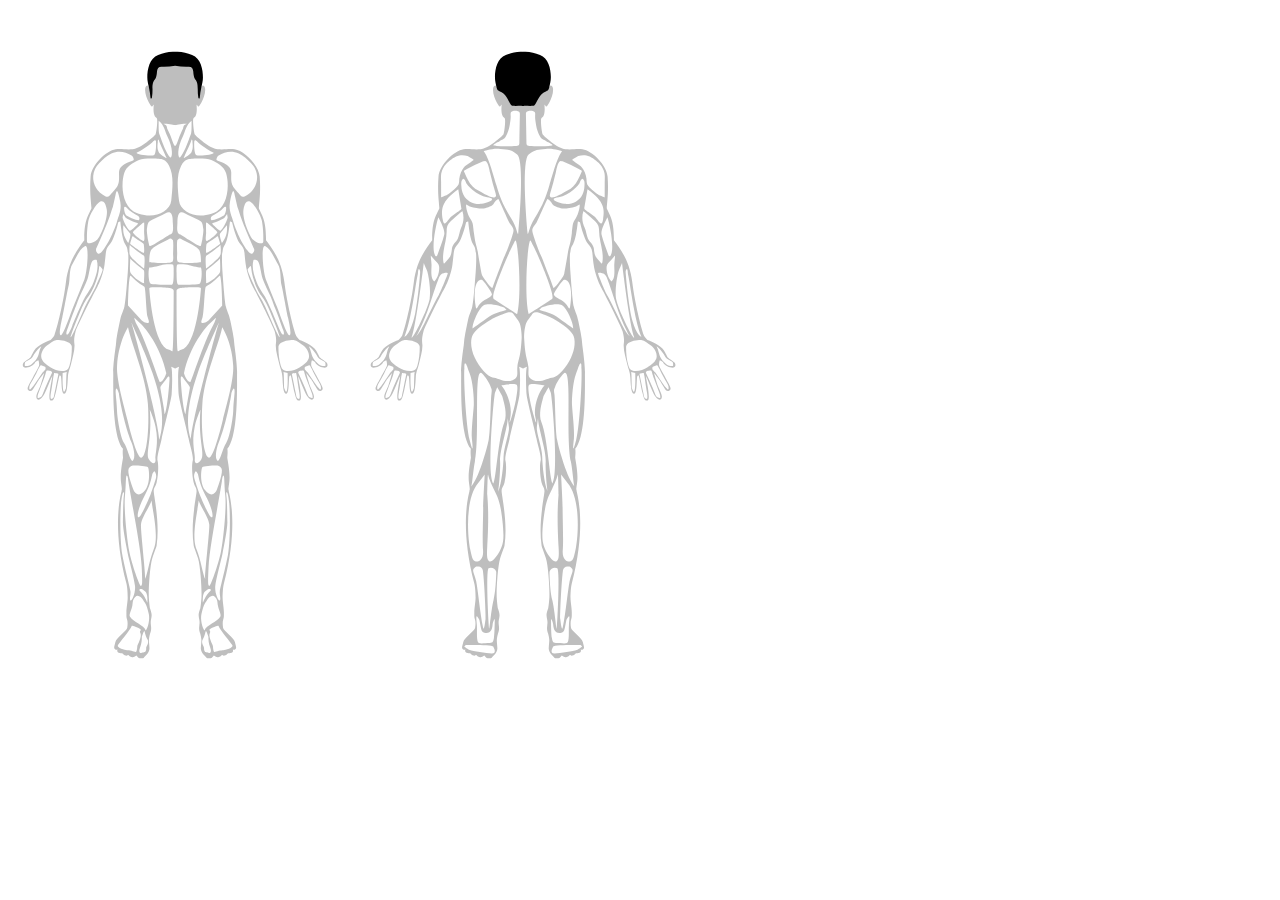
==== commit 12f8f852: "Adding The Remaining Legs And Made The Image Smaller" ====
--- a/index.html
+++ b/index.html
@@ -22,8 +22,7 @@
    version="1.1"
    id="svg3756"
    xml:space="preserve"
-   width="2666.6667"
-   height="2666.6667"
+   width="700"
    viewBox="0 0 2666.6667 2666.6667"
    sodipodi:docname="pathing.svg"
    inkscape:version="0.92.3 (2405546, 2018-03-11)"><metadata
@@ -143,37 +142,37 @@
            transform="translate(1434.9326,913.2275)"><path
              d="m 0,0 c 8.779,-7.804 33.313,-50.986 25.509,-92.932 -7.804,-41.945 12.108,26.853 16.558,53.791 3.518,21.297 5.71,37.556 1.707,41.092 C 37.491,7.501 0,0 0,0"
              style="fill:#FFF;fill-opacity:1;fill-rule:nonzero;stroke:none"
-             id="path3826"
+             class="back-legs"
              inkscape:connector-curvature="0" /></g><g
            id="g3828"
            transform="translate(1329.46,962.7324)"><path
              d="m 0,0 c -2.927,-19.021 3.901,-162.903 15.119,-206.312 11.219,-43.409 8.671,-17.071 6.287,4.39 -2.385,21.46 4.444,76.574 5.419,96.083 0.976,19.51 -2.927,67.796 -11.218,88.769 C 7.315,3.902 8.779,4.878 3.901,12.193 -0.976,19.51 0,0 0,0"
              style="fill:#FFF;fill-opacity:1;fill-rule:nonzero;stroke:none"
-             id="path3830"
+             class="back-legs"
              inkscape:connector-curvature="0" /></g><g
            id="g3832"
            transform="translate(1359.3584,694.9658)"><path
              d="m 0,0 c -5.062,-24.838 -7.95,-68.771 -10.39,-70.722 20.973,22.436 44.276,105.032 49.749,132.664 5.407,27.288 5.488,117.118 7.926,131.75 2.44,14.632 -0.192,13.554 -2.458,21.399 -3.294,11.405 -16.702,29.927 -23.599,36.824 C -5.11,278.253 15.461,75.851 0,0"
              style="fill:#FFF;fill-opacity:1;fill-rule:nonzero;stroke:none"
-             id="path3834"
+             class="back-legs"
              inkscape:connector-curvature="0" /></g><g
            id="g3836"
            transform="translate(1453.3447,819.8262)"><path
              d="m 0,0 c 0,-25.85 -23.411,-93.157 -21.948,-123.397 1.463,-30.24 -4.655,-82.915 -5.63,-87.305 10.242,23.899 15.114,75.599 15.601,100.962 0.489,25.362 17.342,69.258 15.391,83.89 C 1.463,-11.218 0,0 0,0"
              style="fill:#FFF;fill-opacity:1;fill-rule:nonzero;stroke:none"
-             id="path3838"
+             class="back-legs"
              inkscape:connector-curvature="0" /></g><g
            id="g3840"
            transform="translate(1368.9668,634.2432)"><path
              d="m 0,0 c -39.507,-46.092 -29.635,-159.002 -23.051,-188.998 6.585,-29.996 7.443,-35.258 21.258,-35.067 5.419,0.075 17.644,7.753 15.449,32.628 -2.195,24.875 0.488,93.823 0.488,121.447 0,16.094 4.389,94.519 4.389,94.519 z"
              style="fill:#FFF;fill-opacity:1;fill-rule:nonzero;stroke:none"
-             id="path3842"
+             class="back-legs-under"
              inkscape:connector-curvature="0" /></g><g
            id="g3844"
            transform="translate(1394.6563,601.8086)"><path
              d="m 0,0 c 5.467,-57.065 1.138,-128.232 0,-149.735 -1.084,-20.485 -2.114,-39.95 7.641,-41.901 9.755,-1.951 33.245,29.098 37.634,57.63 3.49,22.676 -2.62,71.076 -6.584,92.548 C 33.075,-11.039 26.069,0 18.479,15.607 10.891,31.215 3.696,48.773 2.416,56.089 1.136,63.405 0,0 0,0"
              style="fill:#FFF;fill-opacity:1;fill-rule:nonzero;stroke:none"
-             id="path3846"
+             class="back-legs-under"
              inkscape:connector-curvature="0" /></g><g
            id="g3848"
            transform="translate(1372.1475,243.4443)"><path
@@ -197,7 +196,7 @@
            transform="translate(1416.8154,891.9307)"><path
              d="m 0,0 c -4.613,-19.917 -23.013,-234.999 -4.613,-258.907 7.803,13.169 13.527,128.274 31.342,174.609 9.249,24.056 -0.732,55.358 -5.076,71.941 C 20.244,-6.978 6.289,15.688 6.289,15.688 Z"
              style="fill:#FFF;fill-opacity:1;fill-rule:nonzero;stroke:none"
-             id="path3862"
+             class="back-legs"
              inkscape:connector-curvature="0" /></g><g
            id="g3864"
            transform="translate(1255.2021,1393.647)"><path
@@ -347,37 +346,37 @@
            transform="translate(1558.208,913.2275)"><path
              d="m 0,0 c -8.779,-7.804 -33.313,-50.986 -25.509,-92.932 7.804,-41.945 -12.108,26.853 -16.558,53.791 -3.518,21.297 -5.71,37.556 -1.707,41.092 C -37.491,7.501 0,0 0,0"
              style="fill:#FFF;fill-opacity:1;fill-rule:nonzero;stroke:none"
-             id="path3962"
+             class="back-legs"
              inkscape:connector-curvature="0" /></g><g
            id="g3964"
            transform="translate(1663.6807,962.7324)"><path
              d="m 0,0 c 2.927,-19.021 -3.901,-162.903 -15.119,-206.312 -11.218,-43.409 -8.671,-17.071 -6.287,4.39 2.385,21.46 -4.444,76.574 -5.419,96.083 -0.976,19.51 2.927,67.796 11.218,88.769 C -7.315,3.902 -8.779,4.878 -3.901,12.193 0.976,19.51 0,0 0,0"
              style="fill:#FFF;fill-opacity:1;fill-rule:nonzero;stroke:none"
-             id="path3966"
+             class="back-legs"
              inkscape:connector-curvature="0" /></g><g
            id="g3968"
            transform="translate(1633.7822,694.9658)"><path
              d="m 0,0 c 5.062,-24.838 7.95,-68.771 10.39,-70.722 -20.973,22.436 -44.276,105.032 -49.749,132.664 -5.406,27.288 -5.488,117.118 -7.926,131.75 -2.439,14.632 0.192,13.554 2.458,21.399 3.294,11.405 16.702,29.927 23.6,36.824 C 5.11,278.253 -15.461,75.851 0,0"
              style="fill:#FFF;fill-opacity:1;fill-rule:nonzero;stroke:none"
-             id="path3970"
+             class="back-legs"
              inkscape:connector-curvature="0" /></g><g
            id="g3972"
            transform="translate(1539.7959,819.8262)"><path
              d="m 0,0 c 0,-25.85 23.411,-93.157 21.948,-123.397 -1.463,-30.24 4.655,-82.915 5.63,-87.305 -10.242,23.899 -15.114,75.599 -15.601,100.962 -0.488,25.362 -17.342,69.258 -15.391,83.89 C -1.463,-11.218 0,0 0,0"
              style="fill:#FFF;fill-opacity:1;fill-rule:nonzero;stroke:none"
-             id="path3974"
+             class="back-legs"
              inkscape:connector-curvature="0" /></g><g
            id="g3976"
            transform="translate(1624.1748,634.2432)"><path
              d="m 0,0 c 39.506,-46.092 29.634,-159.002 23.05,-188.998 -6.585,-29.996 -7.443,-35.258 -21.258,-35.067 -5.419,0.075 -17.644,7.753 -15.449,32.628 2.195,24.875 -0.488,93.823 -0.488,121.447 0,16.094 -4.389,94.519 -4.389,94.519 z"
              style="fill:#FFF;fill-opacity:1;fill-rule:nonzero;stroke:none"
-             id="path3978"
+             class="back-legs-under"
              inkscape:connector-curvature="0" /></g><g
            id="g3980"
            transform="translate(1598.4844,601.8086)"><path
              d="m 0,0 c -5.467,-57.065 -1.138,-128.232 0,-149.735 1.084,-20.485 2.114,-39.95 -7.641,-41.901 -9.754,-1.951 -33.245,29.098 -37.634,57.63 -3.489,22.676 2.62,71.076 6.584,92.548 5.616,30.419 12.622,41.458 20.212,57.065 7.589,15.608 14.783,33.166 16.063,40.482 C -1.136,63.405 0,0 0,0"
              style="fill:#FFF;fill-opacity:1;fill-rule:nonzero;stroke:none"
-             id="path3982"
+             class="back-legs-under"
              inkscape:connector-curvature="0" /></g><g
            id="g3984"
            transform="translate(1620.9941,243.4443)"><path
@@ -401,7 +400,7 @@
            transform="translate(1576.3252,891.9307)"><path
              d="m 0,0 c 4.613,-19.917 23.013,-234.999 4.613,-258.907 -7.803,13.169 -13.527,128.274 -31.342,174.609 -9.249,24.056 0.732,55.358 5.076,71.941 1.409,5.379 15.364,28.045 15.364,28.045 z"
              style="fill:#FFF;fill-opacity:1;fill-rule:nonzero;stroke:none"
-             id="path3998"
+             class="back-legs"
              inkscape:connector-curvature="0" /></g><g
            id="g4000"
            transform="translate(1737.9385,1393.647)"><path
@@ -641,25 +640,25 @@
            transform="translate(437.6948,659.4834)"><path
              d="m 0,0 c -5.487,-25.24 -9.12,-36.215 -26.338,-70.234 -14.113,-27.886 -19.039,-53.773 -12.446,-53.041 6.594,0.731 30.37,55.645 34.029,65.853 3.658,10.207 14.665,41.474 15.546,47.911 C 12.036,-0.422 9.145,5.486 6.95,8.047 4.755,10.607 0,0 0,0"
              style="fill:#FFF;fill-opacity:1;fill-rule:nonzero;stroke:none"
-             id="path4158"
+             class="front-legs-under"
              inkscape:connector-curvature="0" /></g><g
            id="g4160"
            transform="translate(435.6221,584.7373)"><path
              d="m 0,0 c -6.341,-19.509 -28.776,-49.749 -30.24,-68.771 -1.463,-19.021 13.321,-140.711 11.706,-155.831 5.941,10.323 13.399,58.05 23.899,83.159 6.467,15.464 11.397,36.048 0,105.351 C 2.041,-15.879 0,0 0,0"
              style="fill:#FFF;fill-opacity:1;fill-rule:nonzero;stroke:none"
-             id="path4162"
+             class="front-legs-under"
              inkscape:connector-curvature="0" /></g><g
            id="g4164"
            transform="translate(369.2471,640.0957)"><path
              d="m 0,0 c 8.09,-54.87 35.16,-185.827 38.086,-244.355 2.927,-58.529 0.732,-50.847 -1.829,-55.602 -2.56,-4.756 -25.972,60.234 -33.288,96.815 -7.316,36.58 -16.095,125.835 -12.681,159.977 3.414,34.142 1.951,60.479 5.365,59.017 C -0.933,14.388 0,0 0,0"
              style="fill:#FFF;fill-opacity:1;fill-rule:nonzero;stroke:none"
-             id="path4166"
+             class="front-legs-under"
              inkscape:connector-curvature="0" /></g><g
            id="g4168"
            transform="translate(348.3174,576.4463)"><path
              d="m 0,0 c -3.414,-39.994 -1.951,-114.618 3.414,-145.833 5.365,-31.215 21.948,-94.133 23.411,-104.863 1.464,-10.731 -3.414,-22.924 0,-26.825 3.415,-3.903 15.12,20.477 13.169,40.965 -1.951,20.489 -16.738,72.676 -20.806,93.161 -4.068,20.486 -14.311,72.185 -13.823,90.232 0.488,18.046 0.488,40.97 1.463,59.016 0.976,18.045 3.414,25.362 0,25.362 C 3.414,31.215 0,0 0,0"
              style="fill:#FFF;fill-opacity:1;fill-rule:nonzero;stroke:none"
-             id="path4170"
+             class="front-legs-under"
              inkscape:connector-curvature="0" /></g><g
            id="g4172"
            transform="translate(373.5825,253.0771)"><path
@@ -671,7 +670,7 @@
            transform="translate(401.1147,327.335)"><path
              d="m 0,0 c 17.924,-16.217 22.68,-39.507 22.68,-33.653 0,5.852 1.097,22.313 -5.487,29.63 C 10.608,3.292 7.022,4.39 2.779,4.39 -1.463,4.39 0,0 0,0"
              style="fill:#FFF;fill-opacity:1;fill-rule:nonzero;stroke:none"
-             id="path4178"
+             class="front-legs-under"
              inkscape:connector-curvature="0" /></g><g
            id="g4180"
            transform="translate(379.1665,226.7393)"><path
@@ -731,37 +730,37 @@
            transform="translate(400.6206,1093.0283)"><path
              d="m 0,0 c 15.011,-11.218 61.834,-70.722 77.086,-145.346 0,0 -7.985,-26.723 -18.698,-24.386 -2.383,0.52 -36.792,110.106 -64.227,160.953 -7.865,14.576 -8.414,22.314 -8.414,22.314 z"
              style="fill:#FFF;fill-opacity:1;fill-rule:nonzero;stroke:none"
-             id="path4218"
+             class="front-legs"
              inkscape:connector-curvature="0" /></g><g
            id="g4220"
            transform="translate(378.0693,1092.5923)"><path
              d="m 0,0 c 18.642,-62.064 80.675,-297.682 79.562,-334.342 18.645,53.353 3.353,123.518 -19.571,190.948 C 40.821,-87.005 0,0 0,0"
              style="fill:#FFF;fill-opacity:1;fill-rule:nonzero;stroke:none"
-             id="path4222"
+             class="front-legs"
              inkscape:connector-curvature="0" /></g><g
            id="g4224"
            transform="translate(368.3145,1079.3013)"><path
              d="m 0,0 c 11.706,-54.595 51.72,-142.562 56.794,-218.75 4.891,-73.417 -3.752,-147.795 -17.409,-153.648 -13.657,-5.852 -36.868,90.796 -40.848,107.07 -10.094,41.272 -32.287,116.65 -29.849,155.587 2.105,33.613 7.766,51.228 12.291,66.821 C -12.943,-21.973 0,0 0,0"
              style="fill:#FFF;fill-opacity:1;fill-rule:nonzero;stroke:none"
-             id="path4226"
+             class="front-legs"
              inkscape:connector-curvature="0" /></g><g
            id="g4228"
            transform="translate(342.2207,890.792)"><path
              d="m 0,0 c 2.438,-21.948 17.192,-93.768 35.849,-140.225 8.688,-21.634 11.217,-44.871 4.389,-52.187 -6.828,-7.317 -14.632,33.166 -25.362,50.236 -10.73,17.072 -19.689,72.173 -20.28,94.377 -0.771,28.977 -5.57,51.7 -3.132,59.504 C -6.097,19.509 0,0 0,0"
              style="fill:#FFF;fill-opacity:1;fill-rule:nonzero;stroke:none"
-             id="path4230"
+             class="front-legs"
              inkscape:connector-curvature="0" /></g><g
            id="g4232"
            transform="translate(430.5312,843.7246)"><path
              d="m 0,0 c 7.529,-84.012 -13.375,-124.859 -2.225,-142.418 11.149,-17.559 19.91,-9.938 18.534,-0.244 -2.444,17.214 10.608,45.196 0,94.864 C 10.7,-21.537 0,0 0,0"
              style="fill:#FFF;fill-opacity:1;fill-rule:nonzero;stroke:none"
-             id="path4234"
+             class="front-legs"
              inkscape:connector-curvature="0" /></g><g
            id="g4236"
            transform="translate(481.7129,936.8828)"><path
              d="m 0,0 c -9.023,-13.413 -21.216,-25.895 -20.973,-30.141 0.244,-4.245 12.681,-68.626 11.95,-75.942 7.56,7.316 14.632,95.108 14.144,103.156 C 4.634,5.121 0,0 0,0"
              style="fill:#FFF;fill-opacity:1;fill-rule:nonzero;stroke:none"
-             id="path4238"
+             class="front-legs"
              inkscape:connector-curvature="0" /></g><g
            id="g4240"
            transform="translate(652.9087,1494.9858)"><path
@@ -905,25 +904,25 @@
            transform="translate(568.1738,659.4834)"><path
              d="M 0,0 C 5.487,-25.24 9.12,-36.215 26.337,-70.234 40.451,-98.12 45.377,-124.007 38.784,-123.275 32.19,-122.544 8.413,-67.63 4.755,-57.422 1.097,-47.215 -9.91,-15.948 -10.792,-9.511 -12.036,-0.422 -9.145,5.486 -6.95,8.047 -4.756,10.607 0,0 0,0"
              style="fill:#FFF;fill-opacity:1;fill-rule:nonzero;stroke:none"
-             id="path4334"
+             class="front-legs-under"
              inkscape:connector-curvature="0" /></g><g
            id="g4336"
            transform="translate(570.2466,584.7373)"><path
              d="m 0,0 c 6.34,-19.509 28.776,-49.749 30.24,-68.771 1.463,-19.021 -13.322,-140.711 -11.706,-155.831 -5.942,10.323 -13.399,58.05 -23.899,83.159 -6.467,15.464 -11.398,36.048 0,105.351 C -2.041,-15.879 0,0 0,0"
              style="fill:#FFF;fill-opacity:1;fill-rule:nonzero;stroke:none"
-             id="path4338"
+             class="front-legs-under"
              inkscape:connector-curvature="0" /></g><g
            id="g4340"
            transform="translate(636.6216,640.0957)"><path
              d="m 0,0 c -8.091,-54.87 -35.16,-185.827 -38.086,-244.355 -2.927,-58.529 -0.732,-50.847 1.829,-55.602 2.56,-4.756 25.971,60.234 33.288,96.815 7.316,36.58 16.095,125.835 12.68,159.977 C 6.297,-9.023 7.761,17.314 4.347,15.852 0.933,14.388 0,0 0,0"
              style="fill:#FFF;fill-opacity:1;fill-rule:nonzero;stroke:none"
-             id="path4342"
+             class="front-legs-under"
              inkscape:connector-curvature="0" /></g><g
            id="g4344"
            transform="translate(657.5513,576.4463)"><path
              d="m 0,0 c 3.414,-39.994 1.951,-114.618 -3.414,-145.833 -5.365,-31.215 -21.948,-94.133 -23.412,-104.863 -1.463,-10.731 3.414,-22.924 0,-26.825 -3.414,-3.903 -15.119,20.477 -13.169,40.965 1.952,20.489 16.739,72.676 20.807,93.161 4.068,20.486 14.311,72.185 13.823,90.232 -0.488,18.046 -0.488,40.97 -1.464,59.016 -0.975,18.045 -3.414,25.362 0,25.362 C -3.414,31.215 0,0 0,0"
              style="fill:#FFF;fill-opacity:1;fill-rule:nonzero;stroke:none"
-             id="path4346"
+             class="front-legs-under"
              inkscape:connector-curvature="0" /></g><g
            id="g4348"
            transform="translate(632.2856,253.0771)"><path
@@ -935,7 +934,7 @@
            transform="translate(604.7539,327.335)"><path
              d="m 0,0 c -17.924,-16.217 -22.68,-39.507 -22.68,-33.653 0,5.852 -1.097,22.313 5.487,29.63 C -10.608,3.292 -7.022,4.39 -2.78,4.39 1.463,4.39 0,0 0,0"
              style="fill:#FFF;fill-opacity:1;fill-rule:nonzero;stroke:none"
-             id="path4354"
+             class="front-legs-under"
              inkscape:connector-curvature="0" /></g><g
            id="g4356"
            transform="translate(626.7017,226.7393)"><path
@@ -995,37 +994,37 @@
            transform="translate(605.248,1093.0283)"><path
              d="m 0,0 c -15.011,-11.218 -61.834,-70.722 -77.086,-145.346 0,0 7.985,-26.723 18.698,-24.386 2.383,0.52 36.792,110.106 64.227,160.953 7.865,14.576 8.414,22.314 8.414,22.314 z"
              style="fill:#FFF;fill-opacity:1;fill-rule:nonzero;stroke:none"
-             id="path4394"
+             class="front-legs"
              inkscape:connector-curvature="0" /></g><g
            id="g4396"
            transform="translate(627.7993,1092.5923)"><path
              d="m 0,0 c -18.643,-62.064 -80.675,-297.682 -79.562,-334.342 -18.645,53.353 -3.353,123.518 19.57,190.948 C -40.821,-87.005 0,0 0,0"
              style="fill:#FFF;fill-opacity:1;fill-rule:nonzero;stroke:none"
-             id="path4398"
+             class="front-legs"
              inkscape:connector-curvature="0" /></g><g
            id="g4400"
            transform="translate(637.5542,1079.3013)"><path
              d="m 0,0 c -11.706,-54.595 -51.72,-142.562 -56.794,-218.75 -4.891,-73.417 3.752,-147.795 17.409,-153.648 13.656,-5.852 36.868,90.796 40.848,107.07 10.094,41.272 32.287,116.65 29.849,155.587 -2.105,33.613 -7.766,51.228 -12.291,66.821 C 12.943,-21.973 0,0 0,0"
              style="fill:#FFF;fill-opacity:1;fill-rule:nonzero;stroke:none"
-             id="path4402"
+             class="front-legs"
              inkscape:connector-curvature="0" /></g><g
            id="g4404"
            transform="translate(663.6479,890.792)"><path
              d="m 0,0 c -2.439,-21.948 -17.193,-93.768 -35.849,-140.225 -8.688,-21.634 -11.217,-44.871 -4.389,-52.187 6.828,-7.317 14.632,33.166 25.362,50.236 10.73,17.072 19.689,72.173 20.28,94.377 0.77,28.977 5.57,51.7 3.131,59.504 C 6.097,19.509 0,0 0,0"
              style="fill:#FFF;fill-opacity:1;fill-rule:nonzero;stroke:none"
-             id="path4406"
+             class="front-legs"
              inkscape:connector-curvature="0" /></g><g
            id="g4408"
            transform="translate(575.3374,843.7246)"><path
              d="m 0,0 c -7.53,-84.012 13.375,-124.859 2.225,-142.418 -11.15,-17.559 -19.91,-9.938 -18.534,-0.244 2.444,17.214 -10.608,45.196 0,94.864 C -10.7,-21.537 0,0 0,0"
              style="fill:#FFF;fill-opacity:1;fill-rule:nonzero;stroke:none"
-             id="path4410"
+             class="front-legs"
              inkscape:connector-curvature="0" /></g><g
            id="g4412"
            transform="translate(524.1553,936.8828)"><path
              d="M 0,0 C 9.023,-13.413 21.217,-25.895 20.973,-30.141 20.729,-34.386 8.292,-98.767 9.023,-106.083 1.463,-98.767 -5.609,-10.975 -5.121,-2.927 -4.633,5.121 0,0 0,0"
              style="fill:#FFF;fill-opacity:1;fill-rule:nonzero;stroke:none"
-             id="path4414"
+             class="front-legs"
              inkscape:connector-curvature="0" /></g></g></g></g></svg>
     </div>
     <script src="layout/js/body.js"></script>
